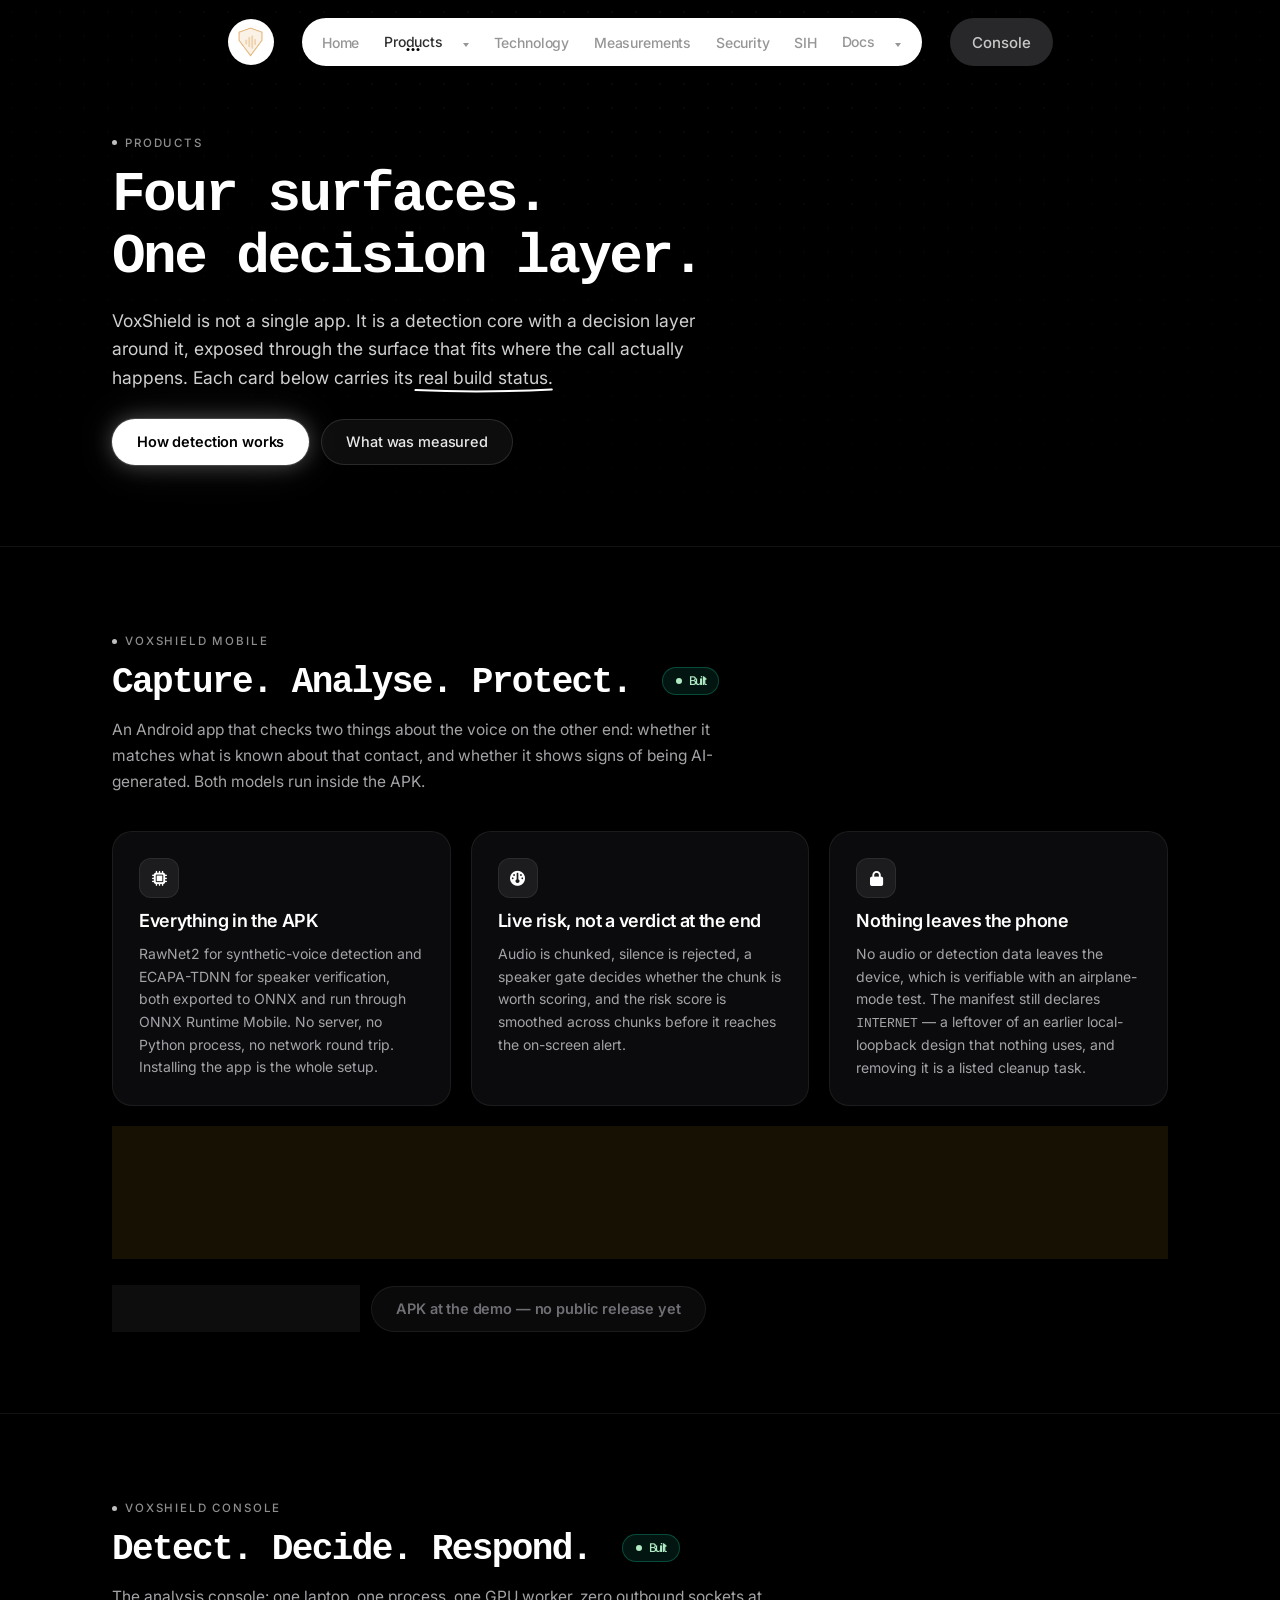
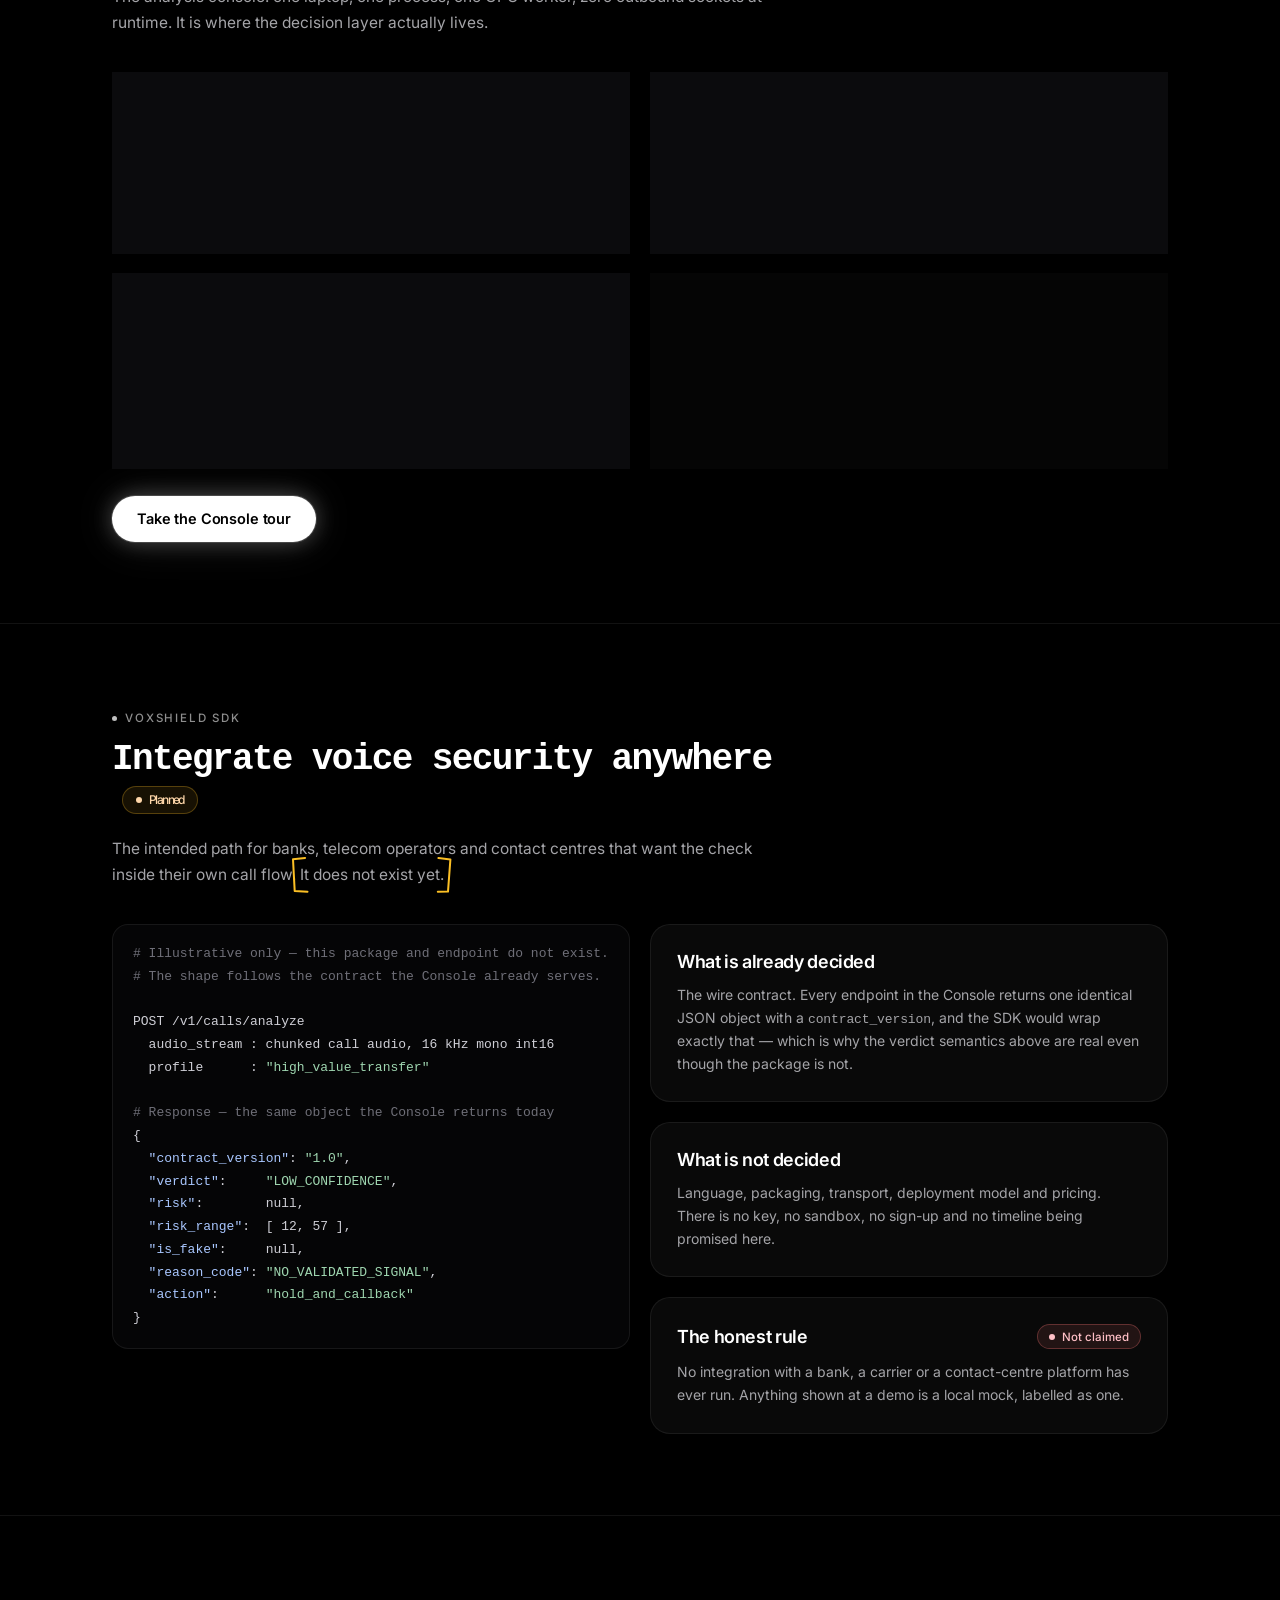
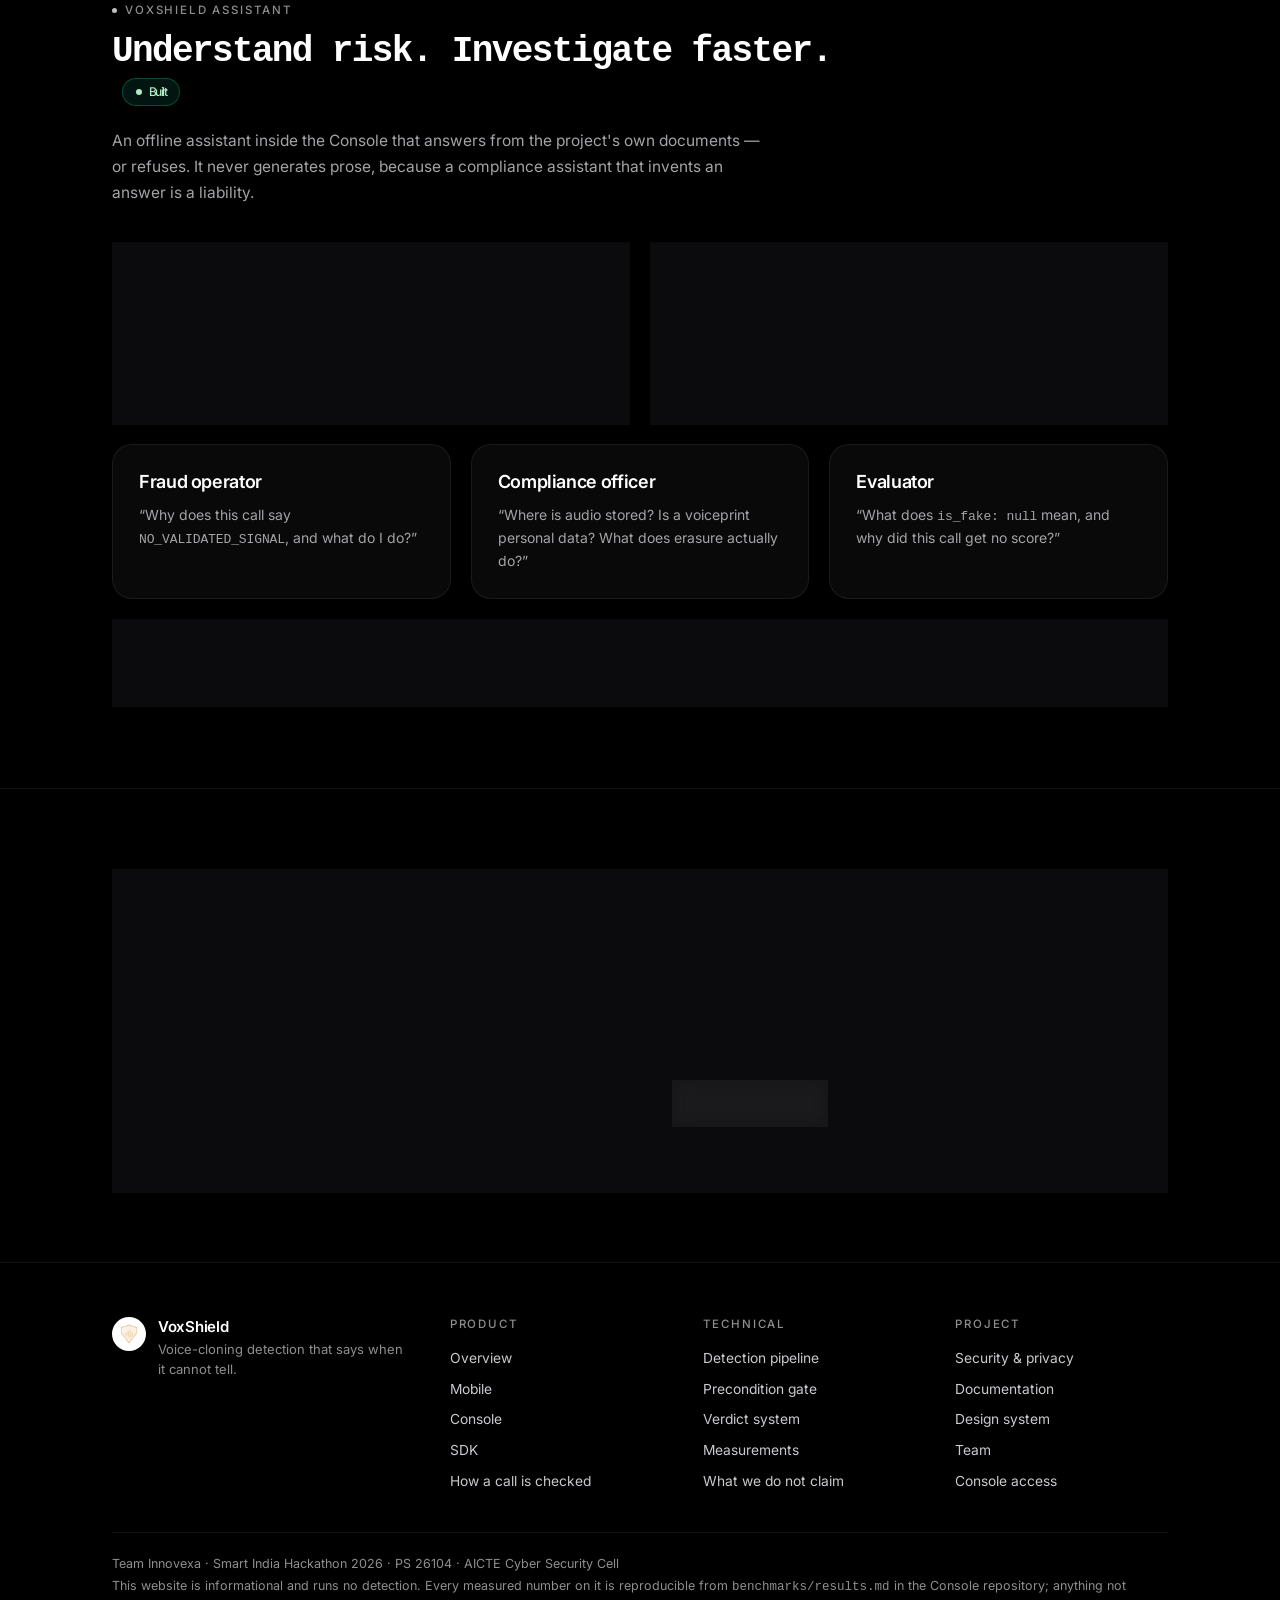
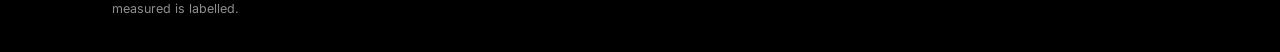
==== products.html @ 9668623f "feat: add the Voxshield website and custom domain" ====
<!DOCTYPE html>
<html lang="en">
<head>
  <meta charset="UTF-8" />
  <meta name="viewport" content="width=device-width, initial-scale=1.0, viewport-fit=cover" />
  <title>Products — VoxShield</title>
  <meta name="description" content="VoxShield Mobile, Console, SDK and Assistant — what each one is, what is built today, and what is still specification." />
  <meta name="theme-color" content="#000000" />
  <meta name="color-scheme" content="dark" />

  <link rel="icon" type="image/webp" href="assets/logo.webp" />

  <link rel="preconnect" href="https://fonts.googleapis.com" />
  <link rel="preconnect" href="https://fonts.gstatic.com" crossorigin />
  <link href="https://fonts.googleapis.com/css2?family=Inter:wght@400;500;600&display=swap" rel="stylesheet" />
  <link href="https://db.onlinewebfonts.com/c/8cb707a9b8a73f8a7403336b861c3074?family=BubbledotICG-FinePos" rel="stylesheet" />
  <link rel="stylesheet" href="https://cdnjs.cloudflare.com/ajax/libs/font-awesome/6.5.2/css/all.min.css" integrity="sha512-SnH5WK+bZxgPHs44uWIX+LLJAJ9/2PkPKZ5QiAj6Ta86w+fsb2TkcmfRyVX3pBnMFcV7oQPJkl9QevSCWr3W6A==" crossorigin="anonymous" referrerpolicy="no-referrer" />

  <link rel="stylesheet" href="styles.css" />
  <link rel="stylesheet" href="pages.css" />
  <script src="main.js" defer></script>
  <script src="ascii.js" defer></script>
</head>
<body>
  <a class="skip-link" href="#main">Skip to content</a>

  <!-- Shared background: one looping video behind every page -->
  <div class="bg" aria-hidden="true">
    <video class="bg-video" autoplay muted loop playsinline poster="data:image/svg+xml;utf8,<svg xmlns='http://www.w3.org/2000/svg' width='1' height='1'></svg>">
      <source src="https://d8j0ntlcm91z4.cloudfront.net/user_38xzZboKViGWJOttwIXH07lWA1P/hf_20260809_012548_ef22562c-c0ae-4816-ad9d-f8922af4e6a7.mp4" type="video/mp4" />
    </video>
  </div>
  <div class="page-bg" aria-hidden="true"></div>

  <div class="page-header">
    <header class="header">
      <a href="index.html" class="logo-btn" aria-label="VoxShield, home">
        <img src="assets/logo.webp" alt="" width="52" height="52" class="logo-img" />
      </a>

      <nav class="nav-pill" aria-label="Primary navigation">
        <ul class="nav-links">
          <li><a href="index.html" class="nav-link">Home</a></li>
          <li class="has-menu"><a href="products.html" class="nav-link active" aria-current="page">Products</a><button class="nav-trigger" type="button" aria-expanded="false" aria-label="Open Products menu"><span class="caret" aria-hidden="true"></span></button><div class="nav-menu" data-open="false"><a href="products.html#mobile">VoxShield Mobile<span>On-device Android detection</span></a><a href="products.html#console">VoxShield Console<span>Detect, decide, respond</span></a><a href="products.html#sdk">VoxShield SDK<span>Planned integration layer</span></a><a href="products.html#assistant">VoxShield Assistant<span>Grounded answers, or none</span></a></div></li>
          <li><a href="technology.html" class="nav-link">Technology</a></li>
          <li><a href="benchmarks.html" class="nav-link">Measurements</a></li>
          <li><a href="security.html" class="nav-link">Security</a></li>
          <li><a href="sih.html" class="nav-link">SIH</a></li>
          <li class="has-menu"><a href="docs.html" class="nav-link">Docs</a><button class="nav-trigger" type="button" aria-expanded="false" aria-label="Open Docs menu"><span class="caret" aria-hidden="true"></span></button><div class="nav-menu" data-open="false"><a href="docs.html#technical">Architecture & pipeline<span>Gate, fusion, verdicts</span></a><a href="docs.html#security">Security & privacy<span>Audit chain, retention</span></a><a href="docs.html#evaluation">Evaluation<span>Measurements and limits</span></a><a href="docs.html#integration">Integration<span>API contract and wire format</span></a><a href="docs.html#project">Project documents<span>PRD, TRD, SIH material</span></a></div></li>
        </ul>
      </nav>

      <a href="console.html" class="signin-btn">Console</a>

      <button class="burger-btn" id="burger-btn" type="button" aria-expanded="false" aria-controls="mobile-menu" aria-label="Toggle navigation menu">
        <span class="bar"></span>
        <span class="bar"></span>
        <span class="bar"></span>
      </button>
    </header>
  </div>

  <main id="main">
    <section class="section section--tight">
      <div class="shell">
        <div class="section-head" data-reveal>
          <p class="eyebrow">Products</p>
          <h1 class="page-title">Four surfaces.<br />One decision layer.</h1>
          <p class="lead">
            VoxShield is not a single app. It is a detection core with a decision layer around it, exposed
            through the surface that fits where the call actually happens. Each card below carries its
            <span class="annot" data-annot="underline" data-annot-delay="0.5">real build status</span>.
          </p>
          <div class="actions">
            <a class="btn btn--primary" href="technology.html">How detection works</a>
            <a class="btn btn--ghost" href="benchmarks.html">What was measured</a>
          </div>
        </div>
      </div>
    </section>

    <section class="section" id="mobile" aria-labelledby="mobile-title">
      <div class="shell">
        <div class="section-head" data-reveal>
          <p class="eyebrow">VoxShield Mobile</p>
          <h2 class="section-title" id="mobile-title">Capture. Analyse. Protect. <span class="badge badge--built badge--lg">Built</span></h2>
          <p class="sub">
            An Android app that checks two things about the voice on the other end: whether it matches what
            is known about that contact, and whether it shows signs of being AI-generated. Both models run
            inside the APK.
          </p>
        </div>

        <div class="grid grid--3">
          <article class="card" data-reveal>
            <span class="card__icon"><i class="fa-solid fa-microchip" aria-hidden="true"></i></span>
            <h3 class="card__title">Everything in the APK</h3>
            <p class="card__desc">
              RawNet2 for synthetic-voice detection and ECAPA-TDNN for speaker verification, both exported
              to ONNX and run through ONNX Runtime Mobile. No server, no Python process, no network round
              trip. Installing the app is the whole setup.
            </p>
          </article>
          <article class="card" data-reveal style="--d: 0.06s;">
            <span class="card__icon"><i class="fa-solid fa-gauge" aria-hidden="true"></i></span>
            <h3 class="card__title">Live risk, not a verdict at the end</h3>
            <p class="card__desc">
              Audio is chunked, silence is rejected, a speaker gate decides whether the chunk is worth
              scoring, and the risk score is smoothed across chunks before it reaches the on-screen alert.
            </p>
          </article>
          <article class="card" data-reveal style="--d: 0.12s;">
            <span class="card__icon"><i class="fa-solid fa-lock" aria-hidden="true"></i></span>
            <h3 class="card__title">Nothing leaves the phone</h3>
            <p class="card__desc">
              No audio or detection data leaves the device, which is verifiable with an airplane-mode test.
              The manifest still declares <span class="mono">INTERNET</span> &mdash; a leftover of an earlier
              local-loopback design that nothing uses, and removing it is a listed cleanup task.
            </p>
          </article>
        </div>

        <div class="notice notice--warn" data-reveal style="margin-top: 20px;">
          <span class="notice__icon" aria-hidden="true">!</span>
          <p>
            <strong>Live-call capture is device dependent, and we say so.</strong> The detection architecture
            runs end to end, but capturing far-end audio <em>during</em> a live call is an Android
            audio-policy question, not an app feature. On the one device tested so far (Samsung SM-A166P,
            Android 16, measured 2026-09-07) the OS silences the app's microphone for the duration of a call.
            Until a second, non-Samsung device is tested, <strong>post-call recording analysis and test-file
            mode are the supported paths</strong>.
          </p>
        </div>

        <div class="actions" data-reveal>
          <a class="btn btn--ghost" href="workflow.html">Stage-by-stage walkthrough</a>
          <span class="btn btn--disabled" aria-disabled="true" role="link">APK at the demo &mdash; no public release yet</span>
        </div>
      </div>
    </section>

    <section class="section" id="console" aria-labelledby="console-title">
      <div class="shell">
        <div class="section-head" data-reveal>
          <p class="eyebrow">VoxShield Console</p>
          <h2 class="section-title" id="console-title">Detect. Decide. Respond. <span class="badge badge--built badge--lg">Built</span></h2>
          <p class="sub">
            The analysis console: one laptop, one process, one GPU worker, zero outbound sockets at runtime.
            It is where the decision layer actually lives.
          </p>
        </div>

        <div class="grid grid--2">
          <article class="card" data-reveal>
            <div class="card__head"><h3 class="card__title">What it does today</h3><span class="badge badge--implemented">Implemented</span></div>
            <p class="card__desc">
              17 endpoints &mdash; 14 REST and 3 WebSocket &mdash; returning one identical JSON object.
              A call traces itself from the media stream, a reconnect continues the same call rather than
              forking it, and every decision lands in a hash-chained audit log you can verify from the
              Settings view.
            </p>
          </article>
          <article class="card" data-reveal style="--d: 0.06s;">
            <div class="card__head"><h3 class="card__title">Views</h3><span class="badge badge--implemented">Implemented</span></div>
            <p class="card__desc">
              Dashboard, alerts, analytics, reports, settings, system and the Assistant. Call cards render
              all five verdict states, signal bars are ordered by fusion weight, and the profile selector
              changes the prescribed action end to end.
            </p>
          </article>
          <article class="card" data-reveal style="--d: 0.12s;">
            <div class="card__head"><h3 class="card__title">Built the same way as this site</h3><span class="badge badge--implemented">No framework</span></div>
            <p class="card__desc">
              Plain HTML, CSS and vanilla JavaScript &mdash; ten JS files, no build step, no CDN, and after
              the webfont was removed, nothing loaded over the network at all.
            </p>
          </article>
          <article class="card card--muted" data-reveal style="--d: 0.18s;">
            <div class="card__head"><h3 class="card__title">Enterprise layer</h3><span class="badge badge--wip">Partly built</span></div>
            <p class="card__desc">
              Sign-in, roles, sessions and tenant scoping are built. Admin management, mobile ingest,
              incidents, step-up verification and the mitigation engine are specified and not yet built.
            </p>
            <a class="card__link" href="console.html#enterprise">Status table <i class="fa-solid fa-arrow-right" aria-hidden="true"></i></a>
          </article>
        </div>

        <div class="actions" data-reveal>
          <a class="btn btn--primary" href="console.html">Take the Console tour</a>
        </div>
      </div>
    </section>

    <section class="section" id="sdk" aria-labelledby="sdk-title">
      <div class="shell">
        <div class="section-head" data-reveal>
          <p class="eyebrow">VoxShield SDK</p>
          <h2 class="section-title" id="sdk-title">Integrate voice security anywhere <span class="badge badge--planned badge--lg">Planned</span></h2>
          <p class="sub">
            The intended path for banks, telecom operators and contact centres that want the check inside
            their own call flow. <span class="annot annot--warn" data-annot="bracket">It does not exist yet.</span>
          </p>
        </div>

        <div class="grid grid--2">
          <div data-reveal>
            <pre class="code"><code><span class="c"># Illustrative only — this package and endpoint do not exist.</span>
<span class="c"># The shape follows the contract the Console already serves.</span>

POST /v1/calls/analyze
  audio_stream : chunked call audio, 16 kHz mono int16
  profile      : <span class="s">"high_value_transfer"</span>

<span class="c"># Response — the same object the Console returns today</span>
{
  <span class="k">"contract_version"</span>: <span class="s">"1.0"</span>,
  <span class="k">"verdict"</span>:     <span class="s">"LOW_CONFIDENCE"</span>,
  <span class="k">"risk"</span>:        null,
  <span class="k">"risk_range"</span>:  [ 12, 57 ],
  <span class="k">"is_fake"</span>:     null,
  <span class="k">"reason_code"</span>: <span class="s">"NO_VALIDATED_SIGNAL"</span>,
  <span class="k">"action"</span>:      <span class="s">"hold_and_callback"</span>
}</code></pre>
          </div>
          <div class="grid" data-reveal style="--d: 0.06s;">
            <article class="card card--flat">
              <h3 class="card__title">What is already decided</h3>
              <p class="card__desc">
                The wire contract. Every endpoint in the Console returns one identical JSON object with a
                <span class="mono">contract_version</span>, and the SDK would wrap exactly that &mdash; which is
                why the verdict semantics above are real even though the package is not.
              </p>
            </article>
            <article class="card card--flat">
              <h3 class="card__title">What is not decided</h3>
              <p class="card__desc">
                Language, packaging, transport, deployment model and pricing. There is no key, no sandbox,
                no sign-up and no timeline being promised here.
              </p>
            </article>
            <article class="card card--flat">
              <div class="card__head"><h3 class="card__title">The honest rule</h3><span class="badge badge--limit">Not claimed</span></div>
              <p class="card__desc">
                No integration with a bank, a carrier or a contact-centre platform has ever run. Anything
                shown at a demo is a local mock, labelled as one.
              </p>
            </article>
          </div>
        </div>
      </div>
    </section>

    <section class="section" id="assistant" aria-labelledby="assist-title">
      <div class="shell">
        <div class="section-head" data-reveal>
          <p class="eyebrow">VoxShield Assistant</p>
          <h2 class="section-title" id="assist-title">Understand risk. Investigate faster. <span class="badge badge--built badge--lg">Built</span></h2>
          <p class="sub">
            An offline assistant inside the Console that answers from the project's own documents &mdash;
            or refuses. It never generates prose, because a compliance assistant that invents an answer is a
            liability.
          </p>
        </div>

        <div class="grid grid--2">
          <article class="card" data-reveal>
            <div class="card__head"><h3 class="card__title">Retrieval, not generation</h3><span class="badge badge--implemented">28 tests</span></div>
            <p class="card__desc">
              Pure-Python BM25 over heading-chunked documentation, built at startup, with no new dependency
              and no model download. It returns a <strong>verbatim passage with a citation</strong> &mdash;
              file, heading and line numbers &mdash; so the answer is checkable.
            </p>
          </article>
          <article class="card" data-reveal style="--d: 0.06s;">
            <div class="card__head"><h3 class="card__title">Its own LOW_CONFIDENCE</h3><span class="badge badge--implemented">Implemented</span></div>
            <p class="card__desc">
              Below the confidence floor it returns <span class="mono">NO_GROUNDED_ANSWER</span> with the
              nearest topics instead of a plausible paragraph. The help system refuses to guess, exactly
              like the detector &mdash; the same principle applied twice.
            </p>
          </article>
        </div>

        <div class="grid grid--3" style="margin-top: 20px;">
          <article class="card card--flat" data-reveal>
            <h3 class="card__title">Fraud operator</h3>
            <p class="card__desc">&ldquo;Why does this call say <span class="mono">NO_VALIDATED_SIGNAL</span>, and what do I do?&rdquo;</p>
          </article>
          <article class="card card--flat" data-reveal style="--d: 0.06s;">
            <h3 class="card__title">Compliance officer</h3>
            <p class="card__desc">&ldquo;Where is audio stored? Is a voiceprint personal data? What does erasure actually do?&rdquo;</p>
          </article>
          <article class="card card--flat" data-reveal style="--d: 0.12s;">
            <h3 class="card__title">Evaluator</h3>
            <p class="card__desc">&ldquo;What does <span class="mono">is_fake: null</span> mean, and why did this call get no score?&rdquo;</p>
          </article>
        </div>

        <div class="notice" data-reveal style="margin-top: 20px;">
          <span class="notice__icon" aria-hidden="true">!</span>
          <p>
            <strong>Conversation history is not built yet.</strong> Persistent chats and grounding over live
            Console data (calls, risk events, incidents) are specified as the next step, and the rule for it
            is already written: read only rows the caller's role may see, never across tenants, and never
            invent a security event.
          </p>
        </div>
      </div>
    </section>

    <section class="section" aria-labelledby="cta-title">
      <div class="shell">
        <div class="cta-band" data-reveal>
          <p class="eyebrow">Ecosystem</p>
          <h2 class="section-title" id="cta-title">One thesis, four surfaces</h2>
          <p class="sub">Detection that reports what it knows, and says so when it does not.</p>
          <div class="actions">
            <a class="btn btn--primary" href="console.html">Open the Console tour</a>
            <a class="btn btn--ghost" href="docs.html">Documentation</a>
          </div>
        </div>
      </div>
    </section>
  </main>

  <footer class="site-foot">
    <div class="shell">
      <div class="foot-grid">
        <div class="foot-brand">
          <img src="assets/logo.webp" alt="" width="34" height="34" />
          <div>
            <p class="foot-name">VoxShield</p>
            <p class="foot-tag">Voice-cloning detection that says when it cannot tell.</p>
          </div>
        </div>
        <div class="foot-col"><h3>Product</h3><a href="products.html">Overview</a><a href="products.html#mobile">Mobile</a><a href="console.html">Console</a><a href="products.html#sdk">SDK</a><a href="workflow.html">How a call is checked</a></div>
        <div class="foot-col"><h3>Technical</h3><a href="technology.html">Detection pipeline</a><a href="technology.html#gate">Precondition gate</a><a href="technology.html#verdicts">Verdict system</a><a href="benchmarks.html">Measurements</a><a href="benchmarks.html#limitations">What we do not claim</a></div>
        <div class="foot-col"><h3>Project</h3><a href="security.html">Security & privacy</a><a href="docs.html">Documentation</a><a href="components.html">Design system</a><a href="contact.html">Team</a><a href="console.html#access">Console access</a></div>
      </div>
      <p class="foot-legal">
        Team Innovexa &middot; Smart India Hackathon 2026 &middot; PS 26104 &middot; AICTE Cyber Security Cell<br />
        This website is informational and runs no detection. Every measured number on it is reproducible from
        <code>benchmarks/results.md</code> in the Console repository; anything not measured is labelled.
      </p>
    </div>
  </footer>

  <div class="mobile-overlay" id="mobile-overlay" aria-hidden="true"></div>
  <div class="mobile-sheet" id="mobile-menu" aria-hidden="true" hidden>
    <nav class="mobile-nav" aria-label="Mobile navigation">
        <a href="index.html" class="mobile-link" style="--i: 1;">Home</a>
        <a href="products.html" class="mobile-link active" style="--i: 2;">Products</a>
        <div class="mobile-group"><h3>Products</h3><a href="products.html#mobile" class="mobile-link" style="--i: 3;">VoxShield Mobile</a><a href="products.html#console" class="mobile-link" style="--i: 4;">VoxShield Console</a><a href="products.html#sdk" class="mobile-link" style="--i: 5;">VoxShield SDK</a><a href="products.html#assistant" class="mobile-link" style="--i: 6;">VoxShield Assistant</a></div>
        <a href="technology.html" class="mobile-link" style="--i: 7;">Technology</a>
        <a href="benchmarks.html" class="mobile-link" style="--i: 8;">Measurements</a>
        <a href="security.html" class="mobile-link" style="--i: 9;">Security</a>
        <a href="sih.html" class="mobile-link" style="--i: 10;">SIH</a>
        <a href="docs.html" class="mobile-link" style="--i: 11;">Docs</a>
        <div class="mobile-group"><h3>Docs</h3><a href="docs.html#technical" class="mobile-link" style="--i: 12;">Architecture & pipeline</a><a href="docs.html#security" class="mobile-link" style="--i: 13;">Security & privacy</a><a href="docs.html#evaluation" class="mobile-link" style="--i: 14;">Evaluation</a><a href="docs.html#integration" class="mobile-link" style="--i: 15;">Integration</a><a href="docs.html#project" class="mobile-link" style="--i: 16;">Project documents</a></div>
        <a href="console.html" class="mobile-signin" style="--i: 17;">Open Console</a>
    </nav>
  </div>
</body>
</html>
---- styles.css ----
/* Geist Pixel Circle local fallback font-face */
@font-face {
  font-family: 'Geist Pixel Circle';
  src: url('fonts/GeistPixel-Circle.woff2') format('woff2');
  font-weight: 400;
  font-style: normal;
  font-display: swap;
}

/* CSS Variables */
:root {
  --bg: #000000;
  --text: #ffffff;
  --muted: #8e8e8e;
  --nav-text: #2e2e2e;
  --pill-dark: #28282a;
  --sign-in-text: #c8c8c8;
  --nav-shadow: 0 4px 14px rgba(0, 0, 0, 0.16);
  --trust-bg: #28282a;
  --trust-border: rgba(255, 255, 255, 0.4);
  --trust-text: #c4c2c3;
  --font-sans: "Inter", "Segoe UI", system-ui, sans-serif;
  --font-display: "BubbledotICG-FinePos", "Geist Pixel Circle", monospace;
}

/* Reset & Base */
* {
  box-sizing: border-box;
  margin: 0;
  padding: 0;
}

html, body {
  width: 100%;
  height: 100vh;
  height: 100dvh;
  background-color: var(--bg);
  color: var(--text);
  font-family: var(--font-sans);
  overflow: hidden;
  -webkit-font-smoothing: antialiased;
  -moz-osx-font-smoothing: grayscale;
}

a {
  color: inherit;
  text-decoration: none;
}

/* Background Video */
.bg {
  position: fixed;
  inset: 0;
  background: var(--bg);
  overflow: hidden;
  z-index: 0;
}

/* Readability scrim: keeps hero copy legible over the brightest video frames */
.bg::after {
  content: '';
  position: absolute;
  inset: 0;
  z-index: 1;
  pointer-events: none;
  background: radial-gradient(
    78% 58% at 50% 50%,
    rgba(0, 0, 0, 0.45),
    rgba(0, 0, 0, 0.18) 68%,
    rgba(0, 0, 0, 0) 100%
  );
}

.bg-video {
  position: absolute;
  inset: 0;
  width: 100%;
  height: 100%;
  object-fit: cover;
  pointer-events: none;
  z-index: 0;
}

/* Page Composition (One Viewport, 3 Regions) */
.page {
  position: relative;
  z-index: 1;
  display: flex;
  flex-direction: column;
  justify-content: space-between;
  align-items: center;
  width: 100%;
  height: 100vh;
  height: 100dvh;
  padding: clamp(16px, 2.4vh, 28px) clamp(14px, 3vw, 32px);
  overflow: hidden;
}

/* 1) Header */
.header {
  display: flex;
  align-items: center;
  justify-content: center;
  width: 100%;
  max-width: 720px;
  gap: clamp(18px, 2.8vw, 28px);
  flex-shrink: 0;
  z-index: 2;
  animation: slideDown 0.7s cubic-bezier(0.22, 1, 0.36, 1) both;
}

/* Logo Button */
.logo-btn {
  display: grid;
  place-items: center;
  width: clamp(40px, 4.4vw, 46px);
  height: clamp(40px, 4.4vw, 46px);
  background-color: #ffffff;
  border-radius: 50%;
  box-shadow: var(--nav-shadow);
  transition: transform 0.2s cubic-bezier(0.2, 0.8, 0.2, 1);
  flex-shrink: 0;
}

.logo-btn:hover {
  transform: scale(1.04);
}

.logo-img {
  width: 72%;
  height: 72%;
  object-fit: contain;
}

/* Desktop Nav Pill */
.nav-pill {
  display: flex;
  align-items: center;
  flex: 1;
  max-width: 430px;
  height: clamp(44px, 5.2vw, 48px);
  background-color: #ffffff;
  border-radius: 999px;
  padding: 4px 8px;
  box-shadow: var(--nav-shadow);
}

.nav-links {
  display: flex;
  align-items: center;
  justify-content: space-around;
  width: 100%;
  list-style: none;
}

.nav-link {
  font-family: var(--font-sans);
  font-weight: 500;
  font-size: clamp(13px, 1.4vw, 15px);
  letter-spacing: -0.01em;
  color: var(--nav-text);
  opacity: 0.5;
  padding: 6px 12px;
  transition: opacity 0.2s ease;
  position: relative;
}

.nav-link:hover {
  opacity: 0.75;
}

.nav-link.active {
  opacity: 1;
}

.nav-link.active::after {
  content: '';
  position: absolute;
  bottom: 5px;
  left: 50%;
  transform: translateX(-50%);
  width: 3px;
  height: 3px;
  background-color: #000000;
  border-radius: 50%;
  box-shadow: -5px 0 0 #000000, 5px 0 0 #000000;
}

/* Desktop Sign in Button */
.signin-btn {
  display: flex;
  align-items: center;
  justify-content: center;
  height: clamp(44px, 5.2vw, 48px);
  padding: 0 clamp(16px, 2vw, 22px);
  background-color: var(--pill-dark);
  color: var(--sign-in-text);
  font-family: var(--font-sans);
  font-weight: 500;
  font-size: clamp(13px, 1.4vw, 15px);
  border-radius: 999px;
  box-shadow: var(--nav-shadow);
  transition: background-color 0.2s ease, color 0.2s ease, transform 0.2s ease;
  flex-shrink: 0;
}

.signin-btn:hover {
  background-color: #323234;
  color: #ffffff;
  transform: translateY(-1px);
}

/* Mobile Burger Button (hidden by default on desktop) */
.burger-btn {
  display: none;
  align-items: center;
  justify-content: center;
  flex-direction: column;
  gap: 5px;
  width: 48px;
  height: 48px;
  background-color: var(--pill-dark);
  border: none;
  border-radius: 50%;
  cursor: pointer;
  box-shadow: var(--nav-shadow);
  transition: background-color 0.25s ease, transform 0.2s ease;
  flex-shrink: 0;
}

.burger-btn .bar {
  display: block;
  width: 18px;
  height: 1.5px;
  background-color: #ffffff;
  border-radius: 1px;
  transition: transform 0.25s ease, opacity 0.25s ease, background-color 0.25s ease;
}

/* Burger Open State */
body.menu-open .burger-btn {
  background-color: #ffffff;
}

body.menu-open .burger-btn .bar {
  background-color: #000000;
}

body.menu-open .burger-btn .bar:nth-child(1) {
  transform: translateY(6.5px) rotate(45deg);
}

body.menu-open .burger-btn .bar:nth-child(2) {
  opacity: 0;
}

body.menu-open .burger-btn .bar:nth-child(3) {
  transform: translateY(-6.5px) rotate(-45deg);
}


/* 2) Hero Section */
.hero {
  display: flex;
  flex-direction: column;
  align-items: center;
  text-align: center;
  width: 100%;
  max-width: 900px;
  margin: auto 0;
  z-index: 2;
}

/* Trust Row */
.trust-row {
  --trust-size: clamp(36px, 4.5vw, 42px);
  display: inline-flex;
  align-items: center;
  margin-bottom: clamp(16px, 2.5vh, 26px);
}

.avatar-group {
  display: inline-flex;
  align-items: center;
  position: relative;
}

.avatar {
  width: var(--trust-size);
  height: var(--trust-size);
  background-color: var(--trust-bg);
  border: 1px solid var(--trust-border);
  border-radius: 50%;
  padding: 5px;
  display: flex;
  align-items: center;
  justify-content: center;
  transition: transform 0.35s cubic-bezier(0.2, 0.8, 0.2, 1);
}

.avatar-inner {
  width: 100%;
  height: 100%;
  background-color: #ffffff;
  border-radius: 50%;
  display: flex;
  align-items: center;
  justify-content: center;
}

.avatar-inner i {
  color: #111111;
  font-size: calc(var(--trust-size) * 0.34);
}

.avatar-1 { z-index: 1; }
.avatar-2 { z-index: 2; margin-left: calc(var(--trust-size) * -0.42); }
.avatar-3 { z-index: 4; margin-left: calc(var(--trust-size) * -0.42); }

.avatar-1:hover { transform: translateY(-2px); }
.avatar-2:hover { transform: translateY(-4px); }
.avatar-3:hover { transform: translateY(-2px); }

.trust-pill {
  height: var(--trust-size);
  background-color: var(--trust-bg);
  border: 1px solid var(--trust-border);
  border-radius: 999px;
  margin-left: calc(var(--trust-size) * -0.42);
  padding-left: calc(var(--trust-size) * 0.58);
  padding-right: clamp(14px, 2vw, 18px);
  display: flex;
  align-items: center;
  z-index: 3;
}

.trust-pill span {
  font-family: var(--font-sans);
  font-weight: 500;
  font-size: clamp(12px, 1.4vw, 13.5px);
  color: var(--trust-text);
  white-space: nowrap;
}

/* Headline */
.headline {
  font-family: var(--font-display);
  color: #ffffff;
  font-size: clamp(28px, 6.2vw, 80px);
  letter-spacing: -0.04em;
  line-height: 1.12;
  margin-bottom: clamp(12px, 1.8vh, 20px);
  text-align: center;
}

.headline-line {
  display: block;
  white-space: nowrap;
  overflow: hidden;
  opacity: 0;
  transform: translateY(14px);
  animation: headlineFade 0.85s cubic-bezier(0.22, 1, 0.36, 1) forwards;
}

.line-1 { animation-delay: 0.12s; }
.line-2 { animation-delay: 0.3s; }

/* Subhead */
.subhead {
  max-width: min(500px, 92%);
  font-family: var(--font-sans);
  font-size: clamp(calc(13.5px + 2pt), calc(1.55vw + 2pt), calc(16.5px + 2pt));
  font-weight: 400;
  color: #d0d0d0;
  opacity: 0.8;
  line-height: 1.55;
  margin-bottom: clamp(18px, 2.8vh, 32px);
}

/* CTA Wrap & Button */
.cta-wrap {
  display: flex;
  justify-content: center;
}

.cta-btn {
  display: inline-flex;
  align-items: center;
  justify-content: center;
  background-color: #ffffff;
  color: #000000;
  font-family: var(--font-sans);
  font-weight: 600;
  font-size: clamp(13.5px, 1.5vw, 14.5px);
  padding: clamp(11px, 1.6vh, 13px) clamp(22px, 3vw, 28px);
  border-radius: 999px;
  box-shadow: 0 0 0 1px rgba(255, 255, 255, 0.15), 0 0 22px rgba(255, 255, 255, 0.32), 0 0 44px rgba(255, 255, 255, 0.12);
  transition: transform 0.25s cubic-bezier(0.2, 0.8, 0.2, 1), box-shadow 0.25s cubic-bezier(0.2, 0.8, 0.2, 1);
}

.cta-btn:hover {
  transform: translateY(-2px) scale(1.02);
  box-shadow: 0 0 0 1px rgba(255, 255, 255, 0.25), 0 0 28px rgba(255, 255, 255, 0.45), 0 0 56px rgba(255, 255, 255, 0.2);
}


/* 3) Stats Footer */
.stats-footer {
  width: 100%;
  max-width: 920px;
  flex-shrink: 0;
  z-index: 2;
  margin-top: auto;
}

.stats-grid {
  display: grid;
  grid-template-columns: repeat(4, 1fr);
  gap: clamp(12px, 2vw, 24px);
  align-items: center;
}

.stat-item {
  display: flex;
  flex-direction: column;
  align-items: center;
  text-align: center;
}

.stat-icon {
  font-family: var(--font-display);
  color: #ffffff;
  font-size: clamp(22px, 3vw, 33px);
  line-height: 1;
  margin-bottom: 2px;
}

.stat-value {
  font-family: var(--font-sans);
  font-weight: 600;
  color: #ffffff;
  font-size: clamp(18px, 2.2vw, 26px);
  letter-spacing: -0.025em;
  font-feature-settings: "tnum";
  font-variant-numeric: tabular-nums;
  line-height: 1.2;
}

.stat-label {
  font-family: var(--font-sans);
  font-weight: 400;
  color: var(--muted);
  font-size: clamp(11px, 1.2vw, 12.5px);
  margin-top: 2px;
}


/* Entrance Animations */
.anim {
  opacity: 0;
  transform: translateY(22px) scale(0.98);
  filter: blur(6px);
  animation: reveal 0.85s cubic-bezier(0.22, 1, 0.36, 1) forwards;
  animation-delay: var(--d, 0s);
}

.pulse-anim {
  animation: revealPulse 0.85s cubic-bezier(0.22, 1, 0.36, 1) forwards;
  animation-delay: var(--d, 0.4s);
}

@keyframes slideDown {
  from {
    opacity: 0;
    transform: translateY(-18px);
  }
  to {
    opacity: 1;
    transform: translateY(0);
  }
}

@keyframes headlineFade {
  from {
    opacity: 0;
    transform: translateY(14px);
  }
  to {
    opacity: 1;
    transform: translateY(0);
  }
}

@keyframes reveal {
  to {
    opacity: 1;
    transform: translateY(0) scale(1);
    filter: blur(0);
  }
}

@keyframes revealPulse {
  0% {
    opacity: 0;
    transform: translateY(22px) scale(0.95);
    filter: blur(6px);
  }
  70% {
    transform: translateY(-2px) scale(1.02);
  }
  100% {
    opacity: 1;
    transform: translateY(0) scale(1);
    filter: blur(0);
  }
}


/* Mobile Overlay & Menu Sheet */
.mobile-overlay {
  position: fixed;
  inset: 0;
  background-color: rgba(0, 0, 0, 0.62);
  backdrop-filter: blur(6px);
  -webkit-backdrop-filter: blur(6px);
  z-index: 10;
  opacity: 0;
  pointer-events: none;
  transition: opacity 0.28s ease;
}

.mobile-overlay.active {
  opacity: 1;
  pointer-events: auto;
  animation: overlayIn 0.28s ease forwards;
}

.mobile-sheet {
  position: fixed;
  top: clamp(68px, 10vh, 84px);
  left: 50%;
  transform: translateX(-50%);
  width: calc(100% - 32px);
  max-width: 400px;
  background-color: #ffffff;
  border-radius: 28px;
  padding: 22px 18px 20px;
  box-shadow: 0 20px 60px rgba(0, 0, 0, 0.45);
  z-index: 11;
  display: flex;
  flex-direction: column;
}

.mobile-sheet[hidden] {
  display: none;
}

.mobile-sheet.active {
  animation: menuIn 0.38s cubic-bezier(0.22, 1, 0.36, 1) forwards;
}

.mobile-nav {
  display: flex;
  flex-direction: column;
  gap: 12px;
  align-items: center;
  width: 100%;
}

.mobile-link {
  font-family: var(--font-sans);
  font-weight: 500;
  font-size: 16px;
  color: var(--nav-text);
  padding: 8px 16px;
  width: 100%;
  text-align: center;
  position: relative;
  opacity: 0;
}

.mobile-sheet.active .mobile-link {
  animation: linkIn 0.3s cubic-bezier(0.22, 1, 0.36, 1) forwards;
  animation-delay: calc(var(--i, 1) * 0.05s + 0.1s);
}

.mobile-link.active::after {
  content: '';
  position: absolute;
  bottom: 2px;
  left: 50%;
  transform: translateX(-50%);
  width: 3px;
  height: 3px;
  background-color: #000000;
  border-radius: 50%;
  box-shadow: -5px 0 0 #000000, 5px 0 0 #000000;
}

.mobile-signin {
  display: flex;
  align-items: center;
  justify-content: center;
  width: 100%;
  padding: 12px;
  margin-top: 6px;
  background-color: var(--pill-dark);
  color: #ffffff;
  font-family: var(--font-sans);
  font-weight: 500;
  font-size: 15px;
  border-radius: 999px;
  opacity: 0;
}

.mobile-sheet.active .mobile-signin {
  animation: linkIn 0.3s cubic-bezier(0.22, 1, 0.36, 1) forwards;
  animation-delay: calc(var(--i, 5) * 0.05s + 0.1s);
}

@keyframes overlayIn {
  from { opacity: 0; }
  to { opacity: 1; }
}

@keyframes menuIn {
  from {
    opacity: 0;
    transform: translate(-50%, -12px) scale(0.96);
  }
  to {
    opacity: 1;
    transform: translate(-50%, 0) scale(1);
  }
}

@keyframes linkIn {
  from {
    opacity: 0;
    transform: translateY(8px);
  }
  to {
    opacity: 1;
    transform: translateY(0);
  }
}


/* Media Queries & Responsiveness */
@media (max-width: 720px) {
  .header {
    justify-content: space-between;
    max-width: 100%;
  }

  .nav-pill,
  .signin-btn {
    display: none;
  }

  .burger-btn {
    display: flex;
  }

  .logo-btn {
    width: 48px;
    height: 48px;
  }

  .headline {
    letter-spacing: -0.08em;
    line-height: 1.05;
  }

  .stats-grid {
    grid-template-columns: repeat(2, 1fr);
    row-gap: clamp(14px, 2vh, 20px);
  }
}

@media (max-width: 420px) {
  .trust-row {
    --trust-size: 34px;
  }

  .trust-pill span {
    font-size: 12px;
  }

  .headline {
    letter-spacing: -0.09em;
    line-height: 1.04;
  }
}

@media (max-height: 700px) {
  .trust-row {
    margin-bottom: 12px;
  }

  .headline {
    margin-bottom: 10px;
  }

  .subhead {
    margin-bottom: 16px;
  }
}

/* Prefers Reduced Motion */
@media (prefers-reduced-motion: reduce) {
  .header,
  .anim,
  .pulse-anim,
  .headline-line,
  .mobile-sheet.active,
  .mobile-sheet.active .mobile-link,
  .mobile-sheet.active .mobile-signin {
    animation: none !important;
    opacity: 1 !important;
    transform: none !important;
    filter: none !important;
    transition: none !important;
  }
}
---- pages.css ----
/* ==========================================================================
   VoxShield — site design system
   Extends styles.css (tokens, header, hero, stats, mobile menu).
   Semantic verdict colours are taken from the Console's own tokens.css so the
   marketing site and the product speak the same visual language.
   ========================================================================== */

:root {
  /* Surfaces & lines */
  --line: rgba(255, 255, 255, 0.12);
  --line-soft: rgba(255, 255, 255, 0.07);
  --card: rgba(16, 16, 18, 0.72);
  --card-hover: rgba(28, 28, 32, 0.82);
  --card-flat: rgba(255, 255, 255, 0.035);
  --body-text: #a4a4a8;

  /* Verdict families — Console tokens.css */
  --safe: #16c89e;
  --safe-bg: rgba(22, 200, 158, 0.1);
  --safe-border: rgba(22, 200, 158, 0.3);
  --safe-ink: #b1ebc5;

  --suspicious: #fbbf24;
  --suspicious-bg: rgba(251, 191, 36, 0.09);
  --suspicious-border: rgba(251, 191, 36, 0.28);
  --suspicious-ink: #fed7aa;

  --high: #f97373;
  --high-bg: rgba(249, 115, 115, 0.1);
  --high-border: rgba(249, 115, 115, 0.3);
  --high-ink: #febfc6;

  --lowconf: #b9b9c2;
  --lowconf-bg: rgba(255, 255, 255, 0.06);
  --lowconf-border: rgba(255, 255, 255, 0.34);
  --lowconf-ink: #e6e6ea;

  --indigo: #6c5cff;
  --indigo-bg: rgba(108, 92, 255, 0.12);
  --indigo-border: rgba(108, 92, 255, 0.34);
}

html,
body {
  height: auto;
  min-height: 100%;
  overflow: visible;
  overflow-x: hidden;
}

body {
  position: relative;
  background-color: var(--bg);
}

/* --- Shared background: the same video on every page --------------------- */
.page-bg {
  position: fixed;
  inset: 0;
  z-index: 0;
  pointer-events: none;
  background:
    linear-gradient(180deg, rgba(0, 0, 0, 0.34) 0%, rgba(0, 0, 0, 0.66) 55%, rgba(0, 0, 0, 0.82) 100%);
}

/* The landing scrim from styles.css is tuned for a single viewport; soften it
   now that the same video sits behind every scrolling page. */
.bg::after {
  background: radial-gradient(
    72% 52% at 50% 38%,
    rgba(0, 0, 0, 0.34),
    rgba(0, 0, 0, 0.12) 70%,
    rgba(0, 0, 0, 0) 100%
  );
}

.page-bg::after {
  content: '';
  position: absolute;
  inset: 0;
  background-image: radial-gradient(rgba(255, 255, 255, 0.07) 1px, transparent 1px);
  background-size: 24px 24px;
  -webkit-mask-image: radial-gradient(130% 90% at 50% 0%, #000 0%, transparent 78%);
  mask-image: radial-gradient(130% 90% at 50% 0%, #000 0%, transparent 78%);
  opacity: 0.5;
}

.skip-link {
  position: absolute;
  left: -9999px;
  top: 0;
  z-index: 60;
  background: #fff;
  color: #000;
  font-weight: 600;
  font-size: 14px;
  padding: 10px 16px;
  border-radius: 0 0 12px 0;
}

.skip-link:focus { left: 0; }

.shell {
  position: relative;
  z-index: 1;
  width: 100%;
  max-width: 1120px;
  margin: 0 auto;
  padding: 0 clamp(16px, 4vw, 32px);
}

.shell--wide { max-width: 1280px; }

/* --- Header -------------------------------------------------------------- */
.page-header {
  position: sticky;
  top: 0;
  z-index: 30;
  padding: clamp(12px, 2vh, 20px) clamp(14px, 3vw, 32px);
}

.page-header .header {
  margin: 0 auto;
  max-width: 1000px;
}

/* wider pill for the full ecosystem nav */
.nav-pill { max-width: 620px; }

.nav-link { padding: 6px 10px; font-size: clamp(12.5px, 1.25vw, 14px); }

/* Dropdowns */
.nav-links > li { position: relative; }

.nav-trigger {
  display: inline-flex;
  align-items: center;
  gap: 5px;
  background: none;
  border: 0;
  cursor: pointer;
  font-family: var(--font-sans);
  font-weight: 500;
  font-size: clamp(12.5px, 1.25vw, 14px);
  letter-spacing: -0.01em;
  color: var(--nav-text);
  opacity: 0.5;
  padding: 6px 10px;
  transition: opacity 0.2s ease;
}

.nav-trigger:hover,
.nav-trigger[aria-expanded="true"] { opacity: 1; }

.nav-trigger .caret {
  width: 0;
  height: 0;
  border-left: 3.5px solid transparent;
  border-right: 3.5px solid transparent;
  border-top: 4px solid currentColor;
  transition: transform 0.2s ease;
}

.nav-trigger[aria-expanded="true"] .caret { transform: rotate(180deg); }

.nav-menu {
  position: absolute;
  top: calc(100% + 14px);
  left: 50%;
  transform: translateX(-50%) translateY(-6px);
  min-width: 232px;
  padding: 8px;
  background: #fff;
  border-radius: 18px;
  box-shadow: 0 18px 50px rgba(0, 0, 0, 0.45);
  opacity: 0;
  visibility: hidden;
  transition: opacity 0.2s ease, transform 0.2s ease, visibility 0.2s;
}

.nav-menu[data-open="true"] {
  opacity: 1;
  visibility: visible;
  transform: translateX(-50%) translateY(0);
}

.nav-menu a {
  display: block;
  padding: 9px 12px;
  border-radius: 12px;
  color: #2e2e2e;
  font-size: 13.5px;
  font-weight: 500;
  transition: background-color 0.15s ease;
}

.nav-menu a span {
  display: block;
  margin-top: 2px;
  font-size: 11.5px;
  font-weight: 400;
  color: #7a7a7a;
}

.nav-menu a:hover { background: #f2f2f2; }

/* --- Sections ------------------------------------------------------------ */
.section {
  position: relative;
  z-index: 1;
  padding-block: clamp(56px, 9vh, 104px);
}

.section--tight { padding-block: clamp(34px, 5vh, 64px); }
.section + .section { border-top: 1px solid var(--line-soft); }

.section-head {
  max-width: 720px;
  margin-bottom: clamp(26px, 4vh, 48px);
}

.section-head--center {
  margin-inline: auto;
  text-align: center;
}

/* --- Typography ---------------------------------------------------------- */
.eyebrow {
  display: inline-flex;
  align-items: center;
  gap: 8px;
  font-size: 11.5px;
  font-weight: 500;
  letter-spacing: 0.16em;
  text-transform: uppercase;
  color: var(--muted);
  margin-bottom: 14px;
}

.eyebrow::before {
  content: '';
  width: 5px;
  height: 5px;
  border-radius: 50%;
  background: #fff;
  opacity: 0.75;
}

.page-title {
  font-family: var(--font-display);
  font-size: clamp(30px, 5.4vw, 56px);
  line-height: 1.12;
  letter-spacing: -0.045em;
  color: #fff;
  margin-bottom: clamp(14px, 2vh, 20px);
}

.section-title {
  font-family: var(--font-display);
  font-size: clamp(23px, 3.4vw, 36px);
  line-height: 1.18;
  letter-spacing: -0.045em;
  color: #fff;
  margin-bottom: 12px;
}

.sub-title {
  font-size: clamp(16px, 1.8vw, 19px);
  font-weight: 600;
  letter-spacing: -0.02em;
  color: #fff;
  margin-bottom: 10px;
}

.lead {
  font-size: clamp(15px, 1.6vw, 17.5px);
  line-height: 1.62;
  color: #d0d0d0;
  max-width: 640px;
}

.sub {
  font-size: clamp(14px, 1.4vw, 15.5px);
  line-height: 1.68;
  color: var(--body-text);
  max-width: 660px;
}

.section-head--center .lead,
.section-head--center .sub { margin-inline: auto; }

.mono {
  font-family: ui-monospace, SFMono-Regular, Menlo, Consolas, monospace;
  font-size: 0.93em;
  letter-spacing: -0.01em;
}

/* --- Buttons ------------------------------------------------------------- */
.actions {
  display: flex;
  flex-wrap: wrap;
  gap: 12px;
  margin-top: clamp(20px, 3vh, 30px);
}

.section-head--center .actions { justify-content: center; }

.btn {
  display: inline-flex;
  align-items: center;
  justify-content: center;
  gap: 9px;
  height: 46px;
  padding: 0 clamp(18px, 2.4vw, 24px);
  border: 1px solid transparent;
  border-radius: 999px;
  font-family: var(--font-sans);
  font-size: 14.5px;
  font-weight: 600;
  letter-spacing: -0.01em;
  cursor: pointer;
  transition: transform 0.25s cubic-bezier(0.2, 0.8, 0.2, 1),
    box-shadow 0.25s cubic-bezier(0.2, 0.8, 0.2, 1),
    background-color 0.2s ease, border-color 0.2s ease, color 0.2s ease;
}

.btn--primary {
  background-color: #fff;
  color: #000;
  box-shadow: 0 0 0 1px rgba(255, 255, 255, 0.15), 0 0 22px rgba(255, 255, 255, 0.26),
    0 0 44px rgba(255, 255, 255, 0.1);
}

.btn--primary:hover {
  transform: translateY(-2px) scale(1.02);
  box-shadow: 0 0 0 1px rgba(255, 255, 255, 0.25), 0 0 28px rgba(255, 255, 255, 0.4),
    0 0 56px rgba(255, 255, 255, 0.16);
}

.btn--ghost {
  background-color: rgba(255, 255, 255, 0.05);
  border-color: var(--line);
  color: #e8e8e8;
  font-weight: 500;
  backdrop-filter: blur(8px);
  -webkit-backdrop-filter: blur(8px);
}

.btn--ghost:hover {
  background-color: rgba(255, 255, 255, 0.1);
  border-color: rgba(255, 255, 255, 0.26);
  color: #fff;
  transform: translateY(-2px);
}

.btn--sm { height: 38px; font-size: 13.5px; padding: 0 16px; }

.btn--disabled,
.btn[aria-disabled="true"] {
  background-color: rgba(255, 255, 255, 0.04);
  border-color: var(--line-soft);
  color: #6f6f75;
  cursor: not-allowed;
  box-shadow: none;
}

.btn--disabled:hover,
.btn[aria-disabled="true"]:hover {
  transform: none;
  box-shadow: none;
  background-color: rgba(255, 255, 255, 0.04);
  border-color: var(--line-soft);
  color: #6f6f75;
}

/* --- Badges & status chips ----------------------------------------------- */
.badge {
  display: inline-flex;
  align-items: center;
  gap: 7px;
  height: 25px;
  padding: 0 11px;
  border-radius: 999px;
  border: 1px solid var(--line);
  background: rgba(255, 255, 255, 0.05);
  font-size: 11.5px;
  font-weight: 500;
  color: #c4c2c3;
  white-space: nowrap;
}

.badge::before {
  content: '';
  width: 6px;
  height: 6px;
  border-radius: 50%;
  background: currentColor;
}

.badge--built,
.badge--implemented {
  color: var(--safe-ink);
  border-color: var(--safe-border);
  background: var(--safe-bg);
}

.badge--planned,
.badge--wip {
  color: var(--suspicious-ink);
  border-color: var(--suspicious-border);
  background: var(--suspicious-bg);
}

.badge--limit {
  color: var(--high-ink);
  border-color: var(--high-border);
  background: var(--high-bg);
}

.badge--spec,
.badge--here { color: #dcdcdc; }

.badge--measured {
  color: #cfe9ff;
  border-color: rgba(120, 180, 255, 0.3);
  background: rgba(120, 180, 255, 0.1);
}

.badge--lg { height: 28px; font-size: 12px; padding: 0 13px; }

/* --- Cards --------------------------------------------------------------- */
.grid { display: grid; gap: clamp(14px, 1.8vw, 20px); }

.grid--2 { grid-template-columns: repeat(auto-fit, minmax(min(100%, 380px), 1fr)); }
.grid--3 { grid-template-columns: repeat(auto-fit, minmax(min(100%, 280px), 1fr)); }
.grid--4 { grid-template-columns: repeat(auto-fit, minmax(min(100%, 210px), 1fr)); }

.card {
  position: relative;
  display: flex;
  flex-direction: column;
  gap: 12px;
  padding: clamp(20px, 2.4vw, 26px);
  background: var(--card);
  border: 1px solid var(--line-soft);
  border-radius: 20px;
  backdrop-filter: blur(14px);
  -webkit-backdrop-filter: blur(14px);
  transition: transform 0.3s cubic-bezier(0.2, 0.8, 0.2, 1), border-color 0.3s ease,
    background-color 0.3s ease, box-shadow 0.3s ease;
}

.card:hover {
  transform: translateY(-3px);
  background: var(--card-hover);
  border-color: rgba(255, 255, 255, 0.2);
  box-shadow: 0 18px 44px rgba(0, 0, 0, 0.5);
}

.card--flat { background: var(--card-flat); backdrop-filter: none; -webkit-backdrop-filter: none; }
.card--muted { background: rgba(255, 255, 255, 0.02); }
.card--static:hover { transform: none; }

.card__icon {
  display: grid;
  place-items: center;
  width: 40px;
  height: 40px;
  border-radius: 12px;
  background: rgba(255, 255, 255, 0.07);
  border: 1px solid var(--line-soft);
  color: #fff;
  font-size: 15px;
}

.card__head {
  display: flex;
  align-items: center;
  justify-content: space-between;
  gap: 12px;
  flex-wrap: wrap;
}

.card__title {
  font-size: clamp(16px, 1.6vw, 18px);
  font-weight: 600;
  letter-spacing: -0.02em;
  color: #fff;
}

.card__desc { font-size: 14px; line-height: 1.62; color: var(--body-text); }
.card__meta { margin-top: auto; padding-top: 6px; font-size: 12.5px; color: var(--muted); }

.card__link {
  margin-top: auto;
  padding-top: 8px;
  display: inline-flex;
  align-items: center;
  gap: 7px;
  font-size: 13.5px;
  font-weight: 500;
  color: #fff;
  opacity: 0.82;
  transition: opacity 0.2s ease, gap 0.2s ease;
}

.card__link:hover { opacity: 1; gap: 11px; }

/* --- Landing hero (full-viewport, scrolls on) ---------------------------- */
.hero-full {
  position: relative;
  z-index: 1;
  min-height: 100vh;
  min-height: 100dvh;
  display: flex;
  flex-direction: column;
  padding-bottom: clamp(20px, 4vh, 40px);
}

.hero-body {
  flex: 1;
  display: flex;
  flex-direction: column;
  align-items: center;
  justify-content: center;
  text-align: center;
  padding-block: clamp(24px, 5vh, 60px);
}

.hero-headline {
  font-family: var(--font-display);
  color: #fff;
  font-size: clamp(27px, 5.6vw, 72px);
  letter-spacing: -0.045em;
  line-height: 1.12;
  margin-bottom: clamp(14px, 2vh, 22px);
}

.hero-headline span { display: block; white-space: nowrap; }

.hero-sub {
  max-width: min(620px, 92%);
  font-size: clamp(14.5px, 1.5vw, 17px);
  line-height: 1.6;
  color: #d0d0d0;
  margin-bottom: clamp(20px, 3vh, 30px);
}

.hero-cta {
  display: flex;
  flex-wrap: wrap;
  gap: 10px;
  justify-content: center;
  margin-bottom: clamp(26px, 4vh, 44px);
}

.scroll-cue {
  display: flex;
  align-items: center;
  justify-content: center;
  gap: 9px;
  font-size: 11.5px;
  letter-spacing: 0.16em;
  text-transform: uppercase;
  color: var(--muted);
}

.scroll-cue i { animation: nudge 1.8s ease-in-out infinite; }

@keyframes nudge {
  0%, 100% { transform: translateY(0); opacity: 0.6; }
  50% { transform: translateY(4px); opacity: 1; }
}

/* --- Ecosystem strip ----------------------------------------------------- */
.eco {
  display: flex;
  align-items: stretch;
  justify-content: center;
  flex-wrap: wrap;
  gap: 8px;
  width: 100%;
  max-width: 940px;
  margin-inline: auto;
}

.eco__node {
  flex: 1 1 178px;
  display: flex;
  flex-direction: column;
  align-items: flex-start;
  gap: 7px;
  padding: 14px 16px;
  text-align: left;
  background: var(--card);
  border: 1px solid var(--line-soft);
  border-radius: 16px;
  backdrop-filter: blur(14px);
  -webkit-backdrop-filter: blur(14px);
  transition: transform 0.28s cubic-bezier(0.2, 0.8, 0.2, 1), border-color 0.28s ease,
    background-color 0.28s ease;
}

.eco__node:hover {
  transform: translateY(-3px);
  border-color: rgba(255, 255, 255, 0.24);
  background: var(--card-hover);
}

.eco__top {
  display: flex;
  align-items: center;
  justify-content: space-between;
  width: 100%;
  gap: 8px;
}

.eco__icon { color: #fff; font-size: 14px; opacity: 0.9; }
.eco__name { font-size: 14px; font-weight: 600; letter-spacing: -0.02em; color: #fff; }
.eco__note { font-size: 12px; line-height: 1.5; color: var(--muted); }

.eco__arrow {
  align-self: center;
  color: var(--muted);
  font-size: 12px;
  padding: 0 2px;
}

/* --- Waveform / pipeline pulse ------------------------------------------ */
.wave {
  display: flex;
  align-items: center;
  justify-content: center;
  gap: 3px;
  height: 26px;
  margin-bottom: 18px;
}

.wave span {
  width: 3px;
  height: 20%;
  border-radius: 2px;
  background: rgba(255, 255, 255, 0.55);
  animation: waveBeat 1.6s ease-in-out infinite;
  animation-delay: calc(var(--i) * 0.08s);
}

@keyframes waveBeat {
  0%, 100% { height: 18%; opacity: 0.4; }
  50% { height: 100%; opacity: 1; }
}

/* --- Chain (problem / flow arrows) --------------------------------------- */
.chain {
  display: flex;
  align-items: stretch;
  flex-wrap: wrap;
  gap: 10px;
}

.chain__step {
  flex: 1 1 170px;
  padding: 16px 18px;
  background: var(--card-flat);
  border: 1px solid var(--line-soft);
  border-radius: 16px;
}

.chain__step--end {
  border-color: var(--high-border);
  background: var(--high-bg);
}

.chain__k {
  font-family: var(--font-display);
  font-size: 14px;
  letter-spacing: -0.04em;
  color: #fff;
  opacity: 0.6;
}

.chain__t {
  display: block;
  margin: 7px 0 5px;
  font-size: 14.5px;
  font-weight: 600;
  letter-spacing: -0.015em;
  color: #fff;
}

.chain__d { font-size: 12.5px; line-height: 1.55; color: var(--muted); }

/* --- Pipeline (clickable stages) ----------------------------------------- */
.pipe {
  display: grid;
  grid-template-columns: repeat(auto-fit, minmax(min(100%, 150px), 1fr));
  gap: 8px;
}

.pipe__stage {
  position: relative;
  display: flex;
  flex-direction: column;
  align-items: flex-start;
  gap: 5px;
  padding: 14px;
  text-align: left;
  background: var(--card-flat);
  border: 1px solid var(--line-soft);
  border-radius: 14px;
  cursor: pointer;
  color: inherit;
  font-family: inherit;
  transition: border-color 0.25s ease, background-color 0.25s ease, transform 0.25s ease;
}

.pipe__stage:hover {
  border-color: rgba(255, 255, 255, 0.28);
  background: rgba(255, 255, 255, 0.06);
  transform: translateY(-2px);
}

.pipe__stage[aria-expanded="true"] {
  border-color: rgba(255, 255, 255, 0.4);
  background: rgba(255, 255, 255, 0.09);
}

.pipe__stage--gate {
  border-color: var(--lowconf-border);
  background: rgba(255, 255, 255, 0.055);
}

.pipe__n {
  font-family: var(--font-display);
  font-size: 12px;
  letter-spacing: -0.04em;
  color: #fff;
  opacity: 0.55;
}

.pipe__name { font-size: 13.5px; font-weight: 600; letter-spacing: -0.015em; color: #fff; }
.pipe__hint { font-size: 11.5px; line-height: 1.45; color: var(--muted); }

.pipe__detail {
  margin-top: 14px;
  padding: clamp(18px, 2.2vw, 24px);
  border: 1px solid var(--line);
  border-radius: 18px;
  background: var(--card);
  backdrop-filter: blur(14px);
  -webkit-backdrop-filter: blur(14px);
}

.pipe__detail[hidden] { display: none; }

.pipe__detail h3 {
  display: flex;
  align-items: center;
  gap: 10px;
  flex-wrap: wrap;
  font-size: 17px;
  font-weight: 600;
  letter-spacing: -0.02em;
  color: #fff;
  margin-bottom: 10px;
}

.pipe__detail p { font-size: 14px; line-height: 1.68; color: var(--body-text); }
.pipe__detail p + p { margin-top: 10px; }

/* --- Gate visual --------------------------------------------------------- */
.gate {
  display: grid;
  grid-template-columns: repeat(auto-fit, minmax(min(100%, 210px), 1fr));
  gap: 12px;
}

.gate__check {
  display: flex;
  align-items: flex-start;
  gap: 12px;
  padding: 16px 18px;
  background: var(--card-flat);
  border: 1px solid var(--line-soft);
  border-radius: 16px;
}

.gate__check i { color: var(--safe); font-size: 14px; margin-top: 2px; }
.gate__label { font-size: 14px; font-weight: 600; color: #fff; letter-spacing: -0.015em; }
.gate__value { display: block; margin-top: 3px; font-size: 12.5px; color: var(--muted); }

.gate__outcomes {
  display: grid;
  grid-template-columns: repeat(auto-fit, minmax(min(100%, 280px), 1fr));
  gap: 12px;
  margin-top: 14px;
}

.outcome {
  padding: 18px 20px;
  border-radius: 18px;
  border: 1px solid var(--line);
}

.outcome--pass { border-color: var(--safe-border); background: var(--safe-bg); }
.outcome--fail { border-color: var(--lowconf-border); background: var(--lowconf-bg); border-width: 2px; }

.outcome__k {
  font-size: 11.5px;
  font-weight: 600;
  letter-spacing: 0.14em;
  text-transform: uppercase;
  color: #fff;
  opacity: 0.85;
}

.outcome__t {
  display: block;
  margin: 8px 0 6px;
  font-family: var(--font-display);
  font-size: 19px;
  letter-spacing: -0.04em;
  color: #fff;
}

.outcome__d { font-size: 13px; line-height: 1.6; color: #cfcfd4; }

/* --- Verdict cards ------------------------------------------------------- */
.verdicts {
  display: grid;
  grid-template-columns: repeat(auto-fit, minmax(min(100%, 200px), 1fr));
  gap: 12px;
}

.verdict {
  padding: 18px;
  border: 1px solid var(--line);
  border-radius: 18px;
  background: var(--card-flat);
}

.verdict--safe { border-color: var(--safe-border); background: var(--safe-bg); }
.verdict--suspicious { border-color: var(--suspicious-border); background: var(--suspicious-bg); }
.verdict--high { border-color: var(--high-border); background: var(--high-bg); }

.verdict--lowconf {
  border-color: var(--lowconf-border);
  background: var(--lowconf-bg);
  border-width: 2px;
  border-style: dashed;
}

.verdict--error { border-color: var(--line); background: rgba(255, 255, 255, 0.02); }

.verdict__name {
  font-family: ui-monospace, SFMono-Regular, Menlo, Consolas, monospace;
  font-size: 14px;
  font-weight: 600;
  letter-spacing: 0.02em;
  color: #fff;
}

.verdict__range {
  display: block;
  margin: 10px 0 8px;
  font-family: var(--font-display);
  font-size: 26px;
  letter-spacing: -0.04em;
  color: #fff;
}

.verdict__meta {
  font-size: 12px;
  line-height: 1.55;
  color: #c6c6cc;
}

.verdict__meta code {
  font-family: ui-monospace, SFMono-Regular, Menlo, Consolas, monospace;
  font-size: 11.5px;
  color: #fff;
}

/* --- Tables -------------------------------------------------------------- */
.table-wrap {
  overflow-x: auto;
  border: 1px solid var(--line-soft);
  border-radius: 18px;
  background: var(--card);
  backdrop-filter: blur(14px);
  -webkit-backdrop-filter: blur(14px);
}

table.data {
  width: 100%;
  border-collapse: collapse;
  font-size: 13.5px;
  min-width: 520px;
}

table.data th,
table.data td {
  padding: 13px 16px;
  text-align: left;
  border-bottom: 1px solid var(--line-soft);
  vertical-align: top;
}

table.data th {
  font-size: 11.5px;
  font-weight: 500;
  letter-spacing: 0.1em;
  text-transform: uppercase;
  color: var(--muted);
  white-space: nowrap;
}

table.data td { color: #d8d8dc; line-height: 1.55; }
table.data tr:last-child td { border-bottom: 0; }
table.data tbody tr:hover td { background: rgba(255, 255, 255, 0.025); }
table.data td strong { color: #fff; font-weight: 600; }

.num {
  font-variant-numeric: tabular-nums;
  font-feature-settings: "tnum";
}

.cell-safe { color: var(--safe-ink); }
.cell-warn { color: var(--suspicious-ink); }
.cell-bad { color: var(--high-ink); }

/* --- Metric tiles -------------------------------------------------------- */
.metrics {
  display: grid;
  grid-template-columns: repeat(auto-fit, minmax(min(100%, 200px), 1fr));
  gap: 12px;
}

.metric {
  padding: 20px;
  border: 1px solid var(--line-soft);
  border-radius: 18px;
  background: var(--card);
  backdrop-filter: blur(14px);
  -webkit-backdrop-filter: blur(14px);
}

.metric__v {
  font-family: var(--font-display);
  font-size: clamp(26px, 3.4vw, 38px);
  line-height: 1.05;
  letter-spacing: -0.05em;
  color: #fff;
}

.metric__l {
  display: block;
  margin-top: 8px;
  font-size: 13.5px;
  font-weight: 600;
  letter-spacing: -0.015em;
  color: #e6e6ea;
}

.metric__c {
  display: block;
  margin-top: 6px;
  font-size: 12px;
  line-height: 1.5;
  color: var(--muted);
}

/* --- Callouts ------------------------------------------------------------ */
.notice {
  display: flex;
  gap: 14px;
  padding: clamp(16px, 2vw, 20px);
  border: 1px solid var(--line-soft);
  border-radius: 16px;
  background: var(--card);
  backdrop-filter: blur(10px);
  -webkit-backdrop-filter: blur(10px);
}

.notice--warn { border-color: var(--suspicious-border); background: var(--suspicious-bg); }
.notice--key { border-color: var(--lowconf-border); }

.notice__icon {
  display: grid;
  place-items: center;
  flex-shrink: 0;
  width: 26px;
  height: 26px;
  border-radius: 50%;
  border: 1px solid var(--line);
  color: #fff;
  font-size: 12px;
}

.notice p { font-size: 13.8px; line-height: 1.64; color: var(--body-text); }
.notice strong { color: #fff; font-weight: 600; }

.pull {
  margin: 0;
  padding: clamp(20px, 3vw, 30px);
  border-left: 2px solid rgba(255, 255, 255, 0.5);
  background: rgba(8, 8, 10, 0.55);
  backdrop-filter: blur(12px);
  -webkit-backdrop-filter: blur(12px);
  border-radius: 0 18px 18px 0;
}

.pull p {
  font-family: var(--font-display);
  font-size: clamp(17px, 2.2vw, 24px);
  line-height: 1.35;
  letter-spacing: -0.04em;
  color: #fff;
}

.pull cite {
  display: block;
  margin-top: 12px;
  font-family: var(--font-sans);
  font-style: normal;
  font-size: 12.5px;
  color: var(--muted);
}

.source {
  margin-top: 12px;
  font-size: 12px;
  line-height: 1.6;
  color: var(--muted);
}

.source code { font-family: ui-monospace, SFMono-Regular, Menlo, monospace; color: #c9c9ce; }

/* --- Steps, flow, facts (kept from the earlier pages) -------------------- */
.steps { display: grid; gap: 0; list-style: none; }

.step {
  display: grid;
  grid-template-columns: 62px 1fr;
  gap: clamp(14px, 2vw, 24px);
  padding: clamp(20px, 2.6vh, 26px) 0;
  border-top: 1px solid var(--line-soft);
}

.step:last-child { border-bottom: 1px solid var(--line-soft); }

.step__num {
  font-family: var(--font-display);
  font-size: clamp(20px, 2.6vw, 28px);
  line-height: 1;
  letter-spacing: -0.04em;
  color: #fff;
  opacity: 0.55;
}

.step__title {
  display: flex;
  align-items: center;
  gap: 10px;
  flex-wrap: wrap;
  font-size: clamp(16px, 1.7vw, 18.5px);
  font-weight: 600;
  letter-spacing: -0.02em;
  color: #fff;
  margin-bottom: 8px;
}

.step__desc { font-size: 14.5px; line-height: 1.65; color: var(--body-text); max-width: 680px; }
.step--planned .step__num, .step--planned .step__title { opacity: 0.72; }

.flow { display: flex; flex-wrap: wrap; align-items: stretch; gap: 10px; }

.flow__node {
  flex: 1 1 150px;
  padding: 16px 16px 18px;
  background: var(--card-flat);
  border: 1px solid var(--line-soft);
  border-radius: 16px;
  transition: border-color 0.3s ease, background-color 0.3s ease;
}

.flow__node:hover { border-color: rgba(255, 255, 255, 0.2); background: rgba(255, 255, 255, 0.06); }
.flow__node--planned { border-style: dashed; background: transparent; }

.flow__tag { font-family: var(--font-display); font-size: 15px; letter-spacing: -0.04em; color: #fff; opacity: 0.6; }
.flow__name { display: block; margin: 8px 0 5px; font-size: 14.5px; font-weight: 600; letter-spacing: -0.015em; color: #fff; }
.flow__note { font-size: 12.5px; line-height: 1.55; color: var(--muted); }

.facts { display: grid; gap: 0; }

.facts__row {
  display: grid;
  grid-template-columns: minmax(120px, 190px) 1fr;
  gap: clamp(12px, 2vw, 24px);
  padding: 15px 0;
  border-top: 1px solid var(--line-soft);
}

.facts__row:last-child { border-bottom: 1px solid var(--line-soft); }

.facts dt {
  font-size: 13px;
  font-weight: 500;
  letter-spacing: 0.04em;
  text-transform: uppercase;
  color: var(--muted);
}

.facts dd { font-size: 14.5px; line-height: 1.6; color: #e4e4e6; }

.placeholder {
  display: inline-block;
  padding: 2px 9px;
  border: 1px dashed rgba(255, 255, 255, 0.28);
  border-radius: 8px;
  font-size: 13px;
  color: #b9b9be;
  background: rgba(255, 255, 255, 0.03);
}

/* --- Code ---------------------------------------------------------------- */
.code {
  margin: 0;
  padding: 18px 20px;
  border: 1px solid var(--line-soft);
  border-radius: 16px;
  background: rgba(6, 6, 8, 0.85);
  overflow-x: auto;
  font-family: ui-monospace, SFMono-Regular, Menlo, Consolas, monospace;
  font-size: 13px;
  line-height: 1.75;
  color: #cfcfd6;
}

.code .c { color: #6f6f78; }
.code .s { color: #9fd6b0; }
.code .k { color: #a9c7ff; }

/* --- Docs layout --------------------------------------------------------- */
.docs-layout {
  display: grid;
  grid-template-columns: 238px minmax(0, 1fr);
  gap: clamp(22px, 3vw, 44px);
  align-items: start;
}

.docs-side {
  position: sticky;
  top: 96px;
  padding: 18px;
  border: 1px solid var(--line-soft);
  border-radius: 18px;
  background: var(--card);
  backdrop-filter: blur(14px);
  -webkit-backdrop-filter: blur(14px);
  max-height: calc(100vh - 120px);
  overflow-y: auto;
}

.docs-side h3 {
  font-size: 11px;
  font-weight: 500;
  letter-spacing: 0.16em;
  text-transform: uppercase;
  color: var(--muted);
  margin: 16px 0 8px;
}

.docs-side h3:first-child { margin-top: 0; }

.docs-side a {
  display: block;
  padding: 6px 10px;
  border-radius: 9px;
  font-size: 13.2px;
  color: #c9c9ce;
  transition: background-color 0.18s ease, color 0.18s ease;
}

.docs-side a:hover { background: rgba(255, 255, 255, 0.07); color: #fff; }
.docs-side a[aria-current="page"] { background: rgba(255, 255, 255, 0.1); color: #fff; }

.crumbs {
  display: flex;
  flex-wrap: wrap;
  align-items: center;
  gap: 8px;
  font-size: 12.5px;
  color: var(--muted);
  margin-bottom: 16px;
}

.crumbs a { color: #c9c9ce; }
.crumbs a:hover { color: #fff; }

/* --- CTA band & footer --------------------------------------------------- */
.cta-band {
  display: flex;
  flex-direction: column;
  align-items: center;
  text-align: center;
  gap: 8px;
  padding: clamp(34px, 6vh, 60px) clamp(20px, 4vw, 44px);
  border: 1px solid var(--line-soft);
  border-radius: 28px;
  background: var(--card);
  backdrop-filter: blur(14px);
  -webkit-backdrop-filter: blur(14px);
}

.cta-band .section-title { margin-bottom: 8px; }

.site-foot {
  position: relative;
  z-index: 1;
  border-top: 1px solid var(--line-soft);
  padding-block: clamp(36px, 6vh, 56px) clamp(26px, 4vh, 36px);
  background: rgba(0, 0, 0, 0.5);
}

.foot-grid {
  display: grid;
  grid-template-columns: minmax(220px, 1.4fr) repeat(auto-fit, minmax(130px, 1fr));
  gap: clamp(24px, 4vw, 40px);
}

.foot-brand { display: flex; gap: 12px; align-items: flex-start; }

.foot-brand img {
  width: 34px;
  height: 34px;
  border-radius: 50%;
  background: #fff;
  padding: 6px;
  box-shadow: var(--nav-shadow);
}

.foot-name { font-size: 15px; font-weight: 600; letter-spacing: -0.02em; color: #fff; }
.foot-tag { margin-top: 3px; font-size: 13px; line-height: 1.55; color: var(--muted); max-width: 260px; }

.foot-col h3 {
  font-size: 11.5px;
  font-weight: 500;
  letter-spacing: 0.16em;
  text-transform: uppercase;
  color: var(--muted);
  margin-bottom: 12px;
}

.foot-col a {
  display: block;
  font-size: 13.8px;
  line-height: 1.5;
  color: #c9c9ce;
  padding: 5px 0;
  transition: color 0.2s ease;
}

.foot-col a:hover { color: #fff; }

.foot-legal {
  margin-top: clamp(26px, 4vh, 40px);
  padding-top: 20px;
  border-top: 1px solid var(--line-soft);
  font-size: 12.5px;
  line-height: 1.7;
  color: var(--muted);
}

/* --- Scroll reveal ------------------------------------------------------- */
[data-reveal] {
  opacity: 0;
  transform: translateY(18px);
  transition: opacity 0.7s cubic-bezier(0.22, 1, 0.36, 1),
    transform 0.7s cubic-bezier(0.22, 1, 0.36, 1);
  transition-delay: var(--d, 0s);
}

[data-reveal].is-in { opacity: 1; transform: none; }

/* --- Mobile menu extras -------------------------------------------------- */
body.menu-open { overflow: hidden; }

.mobile-group {
  width: 100%;
  margin-top: 4px;
  padding-top: 8px;
  border-top: 1px solid #eee;
}

.mobile-group h3 {
  font-size: 10.5px;
  font-weight: 500;
  letter-spacing: 0.16em;
  text-transform: uppercase;
  color: #9a9a9a;
  text-align: center;
  margin-bottom: 4px;
}

.mobile-sheet { max-height: calc(100vh - 110px); overflow-y: auto; }

/* --- Responsive ---------------------------------------------------------- */
@media (max-width: 900px) {
  .docs-layout { grid-template-columns: 1fr; }
  .docs-side { position: static; max-height: none; }
}

@media (max-width: 720px) {
  .page-header .header { max-width: 100%; }
  .page-title, .section-title, .hero-headline { letter-spacing: -0.07em; }
  .hero-headline span { white-space: normal; }
  .step { grid-template-columns: 44px 1fr; }
  .facts__row { grid-template-columns: 1fr; gap: 6px; }
  .foot-grid { grid-template-columns: repeat(auto-fit, minmax(130px, 1fr)); }
  .foot-brand { grid-column: 1 / -1; }
  .eco__arrow { display: none; }
}

@media (prefers-reduced-motion: reduce) {
  [data-reveal] { opacity: 1 !important; transform: none !important; transition: none !important; }
  .card:hover, .btn:hover, .eco__node:hover, .pipe__stage:hover { transform: none; }
  .wave span, .scroll-cue i { animation: none; }
}

/* --- Small corrections --------------------------------------------------- */
.section-title .badge {
  font-family: var(--font-sans);
  vertical-align: middle;
  margin-left: 10px;
  transform: translateY(-2px);
}

.card__title .placeholder { font-family: var(--font-sans); font-weight: 500; }

/* --- Annotated text ------------------------------------------------------
   Hand-drawn emphasis on short phrases. Twelve variants, drawn as inline SVG
   by main.js and animated once when scrolled into view.
   Markup: <span class="annot" data-annot="circle" data-annot-delay="0.2">text</span>
   -------------------------------------------------------------------------- */
.annot {
  position: relative;
  display: inline-block;
  color: inherit;
  white-space: nowrap;
}

.annot > svg {
  position: absolute;
  overflow: visible;
  pointer-events: none;
  color: var(--annot-color, #ffffff);
}

.annot > svg path,
.annot > svg line {
  fill: none;
  stroke: currentColor;
  stroke-width: var(--annot-w, 2);
  stroke-linecap: round;
  stroke-linejoin: round;
  stroke-dasharray: var(--len, 1000);
  stroke-dashoffset: var(--len, 1000);
}

.annot.is-drawn > svg path,
.annot.is-drawn > svg line {
  animation: annotDraw 0.62s cubic-bezier(0.22, 1, 0.36, 1) forwards;
  animation-delay: calc(var(--annot-delay, 0s) + var(--stroke-i, 0) * 0.14s);
}

@keyframes annotDraw {
  to { stroke-dashoffset: 0; }
}

/* highlight and strikethrough are painted, not drawn */
.annot--highlight {
  background-image: linear-gradient(var(--annot-color, rgba(255, 255, 255, 0.24)), var(--annot-color, rgba(255, 255, 255, 0.24)));
  background-repeat: no-repeat;
  background-position: 0 88%;
  background-size: 0% 62%;
  padding: 0 0.16em;
  margin: 0 -0.08em;
  border-radius: 3px;
  transition: background-size 0.6s cubic-bezier(0.22, 1, 0.36, 1);
  transition-delay: var(--annot-delay, 0s);
}

.annot--highlight.is-drawn { background-size: 100% 62%; }

/* Colour helpers, matching the verdict families */
.annot--safe { --annot-color: var(--safe); }
.annot--warn { --annot-color: var(--suspicious); }
.annot--bad { --annot-color: var(--high); }
.annot--mark { --annot-color: rgba(251, 191, 36, 0.28); }

@media (prefers-reduced-motion: reduce) {
  .annot > svg path,
  .annot > svg line { stroke-dashoffset: 0; animation: none !important; }
  .annot--highlight { background-size: 100% 62%; transition: none; }
}

/* --- Circuit board architecture diagram ---------------------------------
   <figure class="circuit" data-circuit data-width="960" data-height="330">
     <script type="application/json">{ "nodes": [...], "connections": [...] }</script>
   </figure>
   Traces are SVG with animated pulses; nodes are HTML chips positioned over them.
   -------------------------------------------------------------------------- */
.circuit {
  margin: 0;
  border: 1px solid var(--line-soft);
  border-radius: 20px;
  background: var(--card);
  backdrop-filter: blur(14px);
  -webkit-backdrop-filter: blur(14px);
  overflow: hidden;
}

.circuit__scroll { overflow-x: auto; padding: clamp(14px, 2vw, 22px); }

.circuit__stage {
  position: relative;
  min-width: 620px;
  width: 100%;
  aspect-ratio: var(--ratio, 3 / 1);
  background-image: radial-gradient(rgba(255, 255, 255, 0.06) 1px, transparent 1px);
  background-size: 22px 22px;
  border-radius: 14px;
}

.circuit__svg {
  position: absolute;
  inset: 0;
  width: 100%;
  height: 100%;
  overflow: visible;
}

.circuit__trace {
  fill: none;
  stroke: rgba(255, 255, 255, 0.22);
  stroke-width: 1.4;
  stroke-linecap: round;
  stroke-linejoin: round;
  vector-effect: non-scaling-stroke;
}

.circuit__trace--planned { stroke-dasharray: 5 6; stroke: rgba(255, 255, 255, 0.16); }

.circuit__pulse { fill: #fff; filter: drop-shadow(0 0 4px rgba(255, 255, 255, 0.85)); }
.circuit__pulse--planned { fill: var(--suspicious); opacity: 0.75; }

.circuit__node {
  position: absolute;
  transform: translate(-50%, -50%);
  display: flex;
  align-items: center;
  gap: 9px;
  padding: 9px 13px;
  min-width: 118px;
  background: rgba(10, 10, 12, 0.92);
  border: 1px solid var(--line);
  border-radius: 12px;
  text-align: left;
  transition: border-color 0.25s ease, transform 0.25s ease, box-shadow 0.25s ease;
}

.circuit__node:hover {
  border-color: rgba(255, 255, 255, 0.36);
  transform: translate(-50%, calc(-50% - 2px));
  box-shadow: 0 10px 28px rgba(0, 0, 0, 0.55);
}

.circuit__node i { font-size: 13px; color: #fff; opacity: 0.9; }
.circuit__label { font-size: 12.5px; font-weight: 600; letter-spacing: -0.015em; color: #fff; white-space: nowrap; }
.circuit__note { display: block; margin-top: 2px; font-size: 10.5px; font-weight: 400; color: var(--muted); white-space: nowrap; }

.circuit__node--gate { border-color: var(--lowconf-border); border-width: 2px; }
.circuit__node--gate i { color: var(--lowconf-ink); }
.circuit__node--planned { border-style: dashed; background: rgba(10, 10, 12, 0.7); }
.circuit__node--planned .circuit__label { color: #d6d6da; }
.circuit__node--planned i { color: var(--suspicious); }
.circuit__node--risk { border-color: var(--high-border); }
.circuit__node--risk i { color: var(--high); }
.circuit__node--safe { border-color: var(--safe-border); }
.circuit__node--safe i { color: var(--safe); }

.circuit__legend {
  display: flex;
  flex-wrap: wrap;
  gap: 16px;
  padding: 0 clamp(14px, 2vw, 22px) 14px;
  font-size: 12px;
  color: var(--muted);
}

.circuit__legend span { display: inline-flex; align-items: center; gap: 7px; }

.circuit__key {
  width: 16px;
  height: 0;
  border-top: 1.5px solid rgba(255, 255, 255, 0.5);
}

.circuit__key--planned { border-top-style: dashed; border-color: var(--suspicious); }
.circuit__key--gate { border-top: 2px solid var(--lowconf-ink); }

.circuit figcaption {
  padding: 0 clamp(14px, 2vw, 22px) 16px;
  font-size: 12.5px;
  line-height: 1.6;
  color: var(--muted);
}

@media (prefers-reduced-motion: reduce) {
  .circuit__pulse { display: none; }
}

/* --- Bento feature grid --------------------------------------------------
   Asymmetric feature cards with inline visuals: masked cell grid, orbit,
   editor chrome, and an icon belt riding an SVG path.
   -------------------------------------------------------------------------- */
.bento { display: grid; gap: clamp(12px, 1.6vw, 18px); }
.bento + .bento { margin-top: clamp(12px, 1.6vw, 18px); }

.bento--hero { grid-template-columns: 1fr; }
.bento--trio { grid-template-columns: 1fr; }

@media (min-width: 900px) {
  .bento--hero { grid-template-columns: 1fr 1.25fr 1fr; }
  .bento--trio { grid-template-columns: repeat(3, 1fr); }
}

.bento__card {
  position: relative;
  display: flex;
  flex-direction: column;
  min-height: 272px;
  overflow: hidden;
  border: 1px solid var(--line-soft);
  border-radius: 20px;
  background: var(--card);
  backdrop-filter: blur(14px);
  -webkit-backdrop-filter: blur(14px);
  transition: border-color 0.3s ease, background-color 0.3s ease;
}

.bento__card:hover { border-color: rgba(255, 255, 255, 0.18); background: var(--card-hover); }

.bento__title {
  padding: clamp(20px, 2.4vw, 26px) clamp(18px, 2.4vw, 26px) 0;
  text-align: center;
  font-size: clamp(15.5px, 1.6vw, 18px);
  font-weight: 600;
  line-height: 1.35;
  letter-spacing: -0.02em;
  color: #fff;
}

.bento__note {
  padding: 10px clamp(18px, 2.4vw, 26px) clamp(18px, 2.4vw, 24px);
  text-align: center;
  font-size: 12.5px;
  line-height: 1.55;
  color: var(--muted);
}

.bento__stage { position: relative; flex: 1; }

/* Masked cell grid with one highlighted cell */
.cellgrid {
  position: absolute;
  inset: 0;
  display: flex;
  align-items: center;
  justify-content: center;
  overflow: hidden;
  -webkit-mask-image: radial-gradient(ellipse 75% 75% at 50% 50%, #000 35%, transparent 88%);
  mask-image: radial-gradient(ellipse 75% 75% at 50% 50%, #000 35%, transparent 88%);
}

.cellgrid__inner {
  display: grid;
  grid-template-columns: repeat(5, 62px);
  grid-template-rows: repeat(3, 62px);
}

.cellgrid__cell {
  display: grid;
  place-items: center;
  border: 1px solid rgba(255, 255, 255, 0.09);
  font-family: ui-monospace, SFMono-Regular, Menlo, monospace;
  font-size: 10px;
  color: rgba(255, 255, 255, 0.28);
}

.cellgrid__cell--on {
  background: rgba(255, 255, 255, 0.1);
  border-color: var(--lowconf-border);
  color: #fff;
  font-size: 11.5px;
  font-weight: 600;
}

/* Orbit ring */
.orbit { position: absolute; inset: 0; display: grid; place-items: center; }

.orbit__ring {
  position: absolute;
  width: 210px;
  height: 104px;
  border: 1px solid rgba(255, 255, 255, 0.18);
  border-radius: 50%;
  transform: rotate(-8deg);
}

.orbit__ring--b { width: 150px; height: 74px; border-color: rgba(255, 255, 255, 0.1); transform: rotate(-8deg); }

.orbit__core {
  position: relative;
  display: grid;
  place-items: center;
  width: 62px;
  height: 62px;
  border-radius: 18px;
  background: rgba(10, 10, 12, 0.94);
  border: 1px solid var(--line);
  color: #fff;
  font-size: 20px;
}

.orbit__spark {
  position: absolute;
  color: #fff;
  font-size: 11px;
  opacity: 0.75;
  animation: sparkle 2.6s ease-in-out infinite;
}

.orbit__spark--a { top: 30%; right: 16%; }
.orbit__spark--b { bottom: 24%; left: 18%; animation-delay: 1.1s; }

@keyframes sparkle {
  0%, 100% { opacity: 0.25; transform: scale(0.85); }
  50% { opacity: 1; transform: scale(1); }
}

/* Editor chrome */
.editor {
  position: absolute;
  left: 14px;
  right: 14px;
  bottom: -10px;
  border: 1px solid var(--line);
  border-bottom: 0;
  border-radius: 16px 16px 0 0;
  background: rgba(8, 8, 10, 0.96);
  overflow: hidden;
}

.editor__bar {
  display: flex;
  align-items: center;
  justify-content: space-between;
  padding: 10px 14px;
  border-bottom: 1px solid var(--line-soft);
}

.editor__dots { display: flex; gap: 6px; }
.editor__dots span { width: 9px; height: 9px; border-radius: 50%; }
.editor__dots span:nth-child(1) { background: #f97373; }
.editor__dots span:nth-child(2) { background: #fbbf24; }
.editor__dots span:nth-child(3) { background: #16c89e; }
.editor__name { font-size: 11.5px; color: var(--muted); }

.editor pre {
  margin: 0;
  padding: 14px 16px 20px;
  font-family: ui-monospace, SFMono-Regular, Menlo, monospace;
  font-size: 12px;
  line-height: 1.75;
  color: #d6d6dc;
  white-space: pre;
  overflow: hidden;
}

.editor .t-kw { color: #c4b5fd; }
.editor .t-fn { color: #93c5fd; }
.editor .t-str { color: #86efac; }
.editor .t-cm { color: #6f6f78; }

/* Icon belt */
.belt { position: absolute; inset: 0; overflow: hidden; }
.belt svg { width: 100%; height: 100%; }

.belt__chip {
  display: grid;
  place-items: center;
  width: 46px;
  height: 46px;
  border-radius: 14px;
  background: rgba(12, 12, 14, 0.96);
  border: 1px solid var(--line);
  color: #fff;
  font-size: 16px;
  box-shadow: 0 12px 26px rgba(0, 0, 0, 0.5);
}

.belt__fallback {
  position: absolute;
  inset: 0;
  display: none;
  align-items: center;
  justify-content: center;
  gap: 10px;
  flex-wrap: wrap;
  padding: 16px;
}

/* Coverage bars */
.bars {
  position: absolute;
  inset: 0;
  display: flex;
  align-items: flex-end;
  justify-content: center;
  gap: 8px;
  padding: 26px 24px;
}

.bars span {
  flex: 1;
  max-width: 26px;
  border-radius: 6px 6px 0 0;
  background: linear-gradient(180deg, rgba(255, 255, 255, 0.5), rgba(255, 255, 255, 0.12));
  height: var(--h, 40%);
  transform-origin: bottom;
  animation: barRise 0.9s cubic-bezier(0.22, 1, 0.36, 1) both;
  animation-delay: calc(var(--i, 0) * 0.07s);
}

.bars span:last-child { background: linear-gradient(180deg, var(--safe), rgba(22, 200, 158, 0.25)); }

@keyframes barRise {
  from { transform: scaleY(0.08); opacity: 0; }
  to { transform: scaleY(1); opacity: 1; }
}

@media (prefers-reduced-motion: reduce) {
  .belt svg { display: none; }
  .belt__fallback { display: flex; }
  .orbit__spark, .bars span { animation: none; }
}

.sr-only {
  position: absolute;
  width: 1px;
  height: 1px;
  padding: 0;
  margin: -1px;
  overflow: hidden;
  clip: rect(0, 0, 0, 0);
  white-space: nowrap;
  border: 0;
}

/* Plain bulleted list inside cards */
ul.plain {
  margin: 0;
  padding-left: 18px;
  list-style: none;
}

ul.plain li {
  position: relative;
  font-size: 14px;
  line-height: 1.6;
  color: var(--body-text);
  padding: 4px 0;
}

ul.plain li::before {
  content: '';
  position: absolute;
  left: -14px;
  top: 12px;
  width: 5px;
  height: 5px;
  border-radius: 50%;
  background: currentColor;
  opacity: 0.55;
}

/* --- ASCII / dither raster renderer -------------------------------------- */
.ascii {
  position: relative;
  margin: 0;
  width: 100%;
  aspect-ratio: var(--ascii-ratio, 16 / 9);
  border: 1px solid var(--line-soft);
  border-radius: 18px;
  overflow: hidden;
  background: #000;
}

.ascii canvas { display: block; width: 100%; height: 100%; }

.ascii[data-ascii-error]::after {
  content: attr(data-ascii-error);
  position: absolute;
  left: 50%;
  top: 50%;
  transform: translate(-50%, -50%);
  font-size: 12.5px;
  color: var(--muted);
  text-align: center;
  padding: 0 20px;
}

.ascii-grid {
  display: grid;
  grid-template-columns: repeat(auto-fit, minmax(min(100%, 220px), 1fr));
  gap: 12px;
}

.ascii-grid figcaption {
  padding-top: 8px;
  font-size: 12px;
  color: var(--muted);
}

/* --- Flip stack ----------------------------------------------------------
   Slide-style cards that stack: each one sticks, and the next card slides
   over it while the one behind scales back. Progress comes from main.js.
   -------------------------------------------------------------------------- */
.flipstack {
  position: relative;
  z-index: 1;
  display: flex;
  flex-direction: column;
  gap: clamp(18px, 4vh, 44px);
  padding-bottom: clamp(40px, 10vh, 120px);
  perspective: 1400px;
}

.flipstack__card {
  position: sticky;
  top: clamp(86px, 12vh, 110px);
  display: flex;
  flex-direction: column;
  min-height: min(76vh, 720px);
  padding: clamp(22px, 3.4vw, 42px);
  border: 1px solid var(--line-soft);
  border-top: 2px solid var(--accent, rgba(255, 255, 255, 0.5));
  border-radius: 24px;
  background: rgba(9, 9, 11, 0.86);
  backdrop-filter: blur(18px);
  -webkit-backdrop-filter: blur(18px);
  box-shadow: 0 26px 70px rgba(0, 0, 0, 0.55);
  transform-origin: 50% 0%;
  transform:
    translateY(calc(var(--p, 0) * -14px))
    scale(calc(1 - var(--p, 0) * 0.055))
    rotateX(calc(var(--p, 0) * 3.5deg));
  filter: brightness(calc(1 - var(--p, 0) * 0.35));
  transition: transform 0.12s linear, filter 0.12s linear;
}

.slide__head {
  display: flex;
  align-items: baseline;
  justify-content: space-between;
  gap: 16px;
  flex-wrap: wrap;
  margin-bottom: 6px;
}

.slide__num {
  font-family: var(--font-display);
  font-size: clamp(22px, 3vw, 34px);
  letter-spacing: -0.05em;
  color: var(--accent, #fff);
  opacity: 0.9;
}

.slide__eyebrow {
  font-size: 11.5px;
  font-weight: 500;
  letter-spacing: 0.16em;
  text-transform: uppercase;
  color: var(--muted);
}

.slide__title {
  font-family: var(--font-display);
  font-size: clamp(22px, 3.2vw, 36px);
  line-height: 1.16;
  letter-spacing: -0.045em;
  color: #fff;
  margin-bottom: 10px;
}

.slide__lead {
  font-size: clamp(14.5px, 1.5vw, 16.5px);
  line-height: 1.6;
  color: #d0d0d0;
  max-width: 760px;
  margin-bottom: clamp(16px, 2.4vh, 26px);
}

.slide__body { flex: 1; }

.slide__foot {
  display: flex;
  align-items: center;
  justify-content: space-between;
  gap: 14px;
  flex-wrap: wrap;
  margin-top: clamp(16px, 2.4vh, 24px);
  padding-top: 14px;
  border-top: 1px solid var(--line-soft);
  font-size: 12.5px;
  color: var(--muted);
}

.slide__more {
  display: inline-flex;
  align-items: center;
  gap: 7px;
  font-size: 13px;
  font-weight: 500;
  color: #fff;
  opacity: 0.85;
  transition: opacity 0.2s ease, gap 0.2s ease;
}

.slide__more:hover { opacity: 1; gap: 11px; }

.kv {
  display: grid;
  grid-template-columns: repeat(auto-fit, minmax(min(100%, 240px), 1fr));
  gap: 10px;
}

.kv__item {
  padding: 14px 16px;
  border: 1px solid var(--line-soft);
  border-radius: 14px;
  background: rgba(255, 255, 255, 0.03);
}

.kv__k {
  font-size: 11px;
  font-weight: 500;
  letter-spacing: 0.12em;
  text-transform: uppercase;
  color: var(--muted);
}

.kv__v {
  display: block;
  margin-top: 5px;
  font-size: 14.5px;
  line-height: 1.5;
  color: #fff;
}

.stack-nav {
  position: sticky;
  top: clamp(64px, 9vh, 84px);
  z-index: 12;
  display: flex;
  flex-wrap: wrap;
  gap: 6px;
  justify-content: center;
  margin-bottom: 18px;
}

.stack-nav a {
  padding: 6px 12px;
  border: 1px solid var(--line-soft);
  border-radius: 999px;
  background: rgba(9, 9, 11, 0.86);
  backdrop-filter: blur(10px);
  -webkit-backdrop-filter: blur(10px);
  font-size: 12px;
  color: #c9c9ce;
  transition: color 0.2s ease, border-color 0.2s ease;
}

.stack-nav a:hover { color: #fff; border-color: rgba(255, 255, 255, 0.28); }

@media (max-width: 720px) {
  .flipstack__card { min-height: auto; top: clamp(74px, 10vh, 92px); }
  .stack-nav { display: none; }
}

@media (prefers-reduced-motion: reduce) {
  .flipstack__card { transform: none !important; filter: none !important; }
}
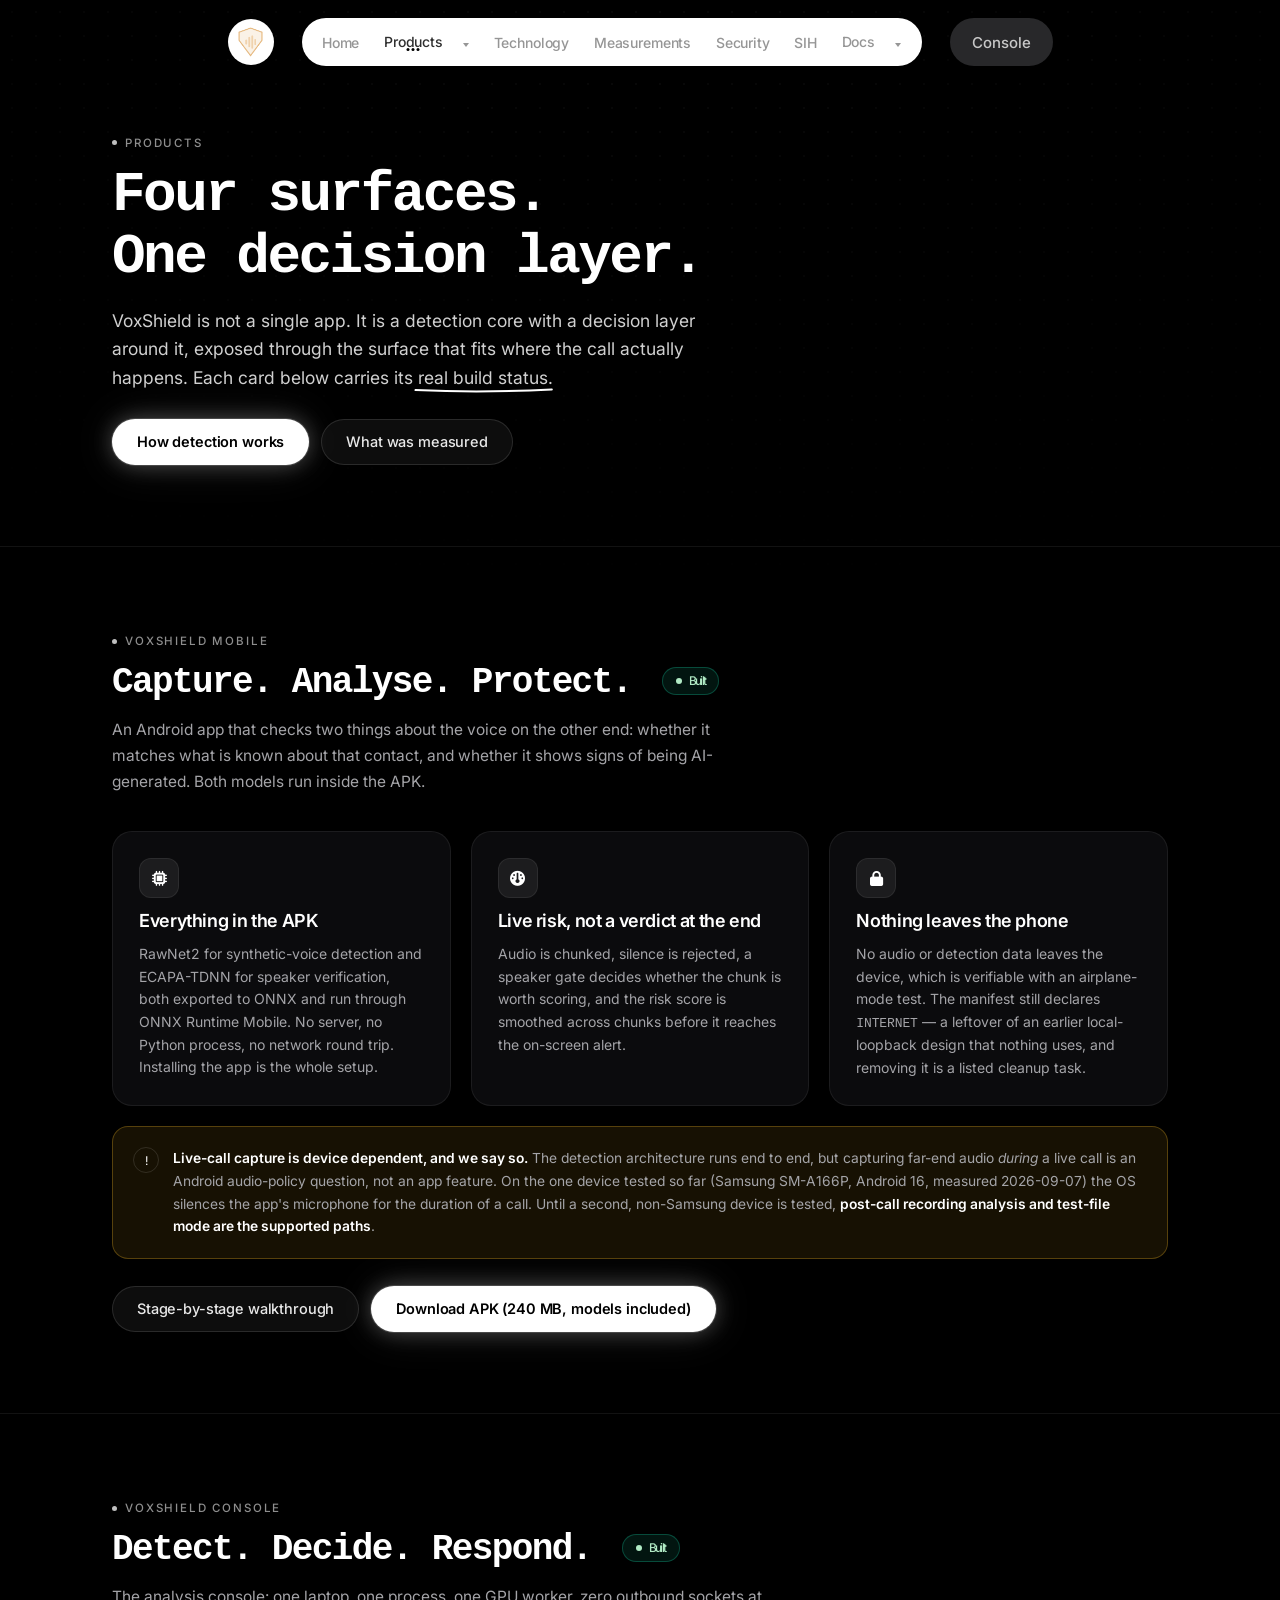
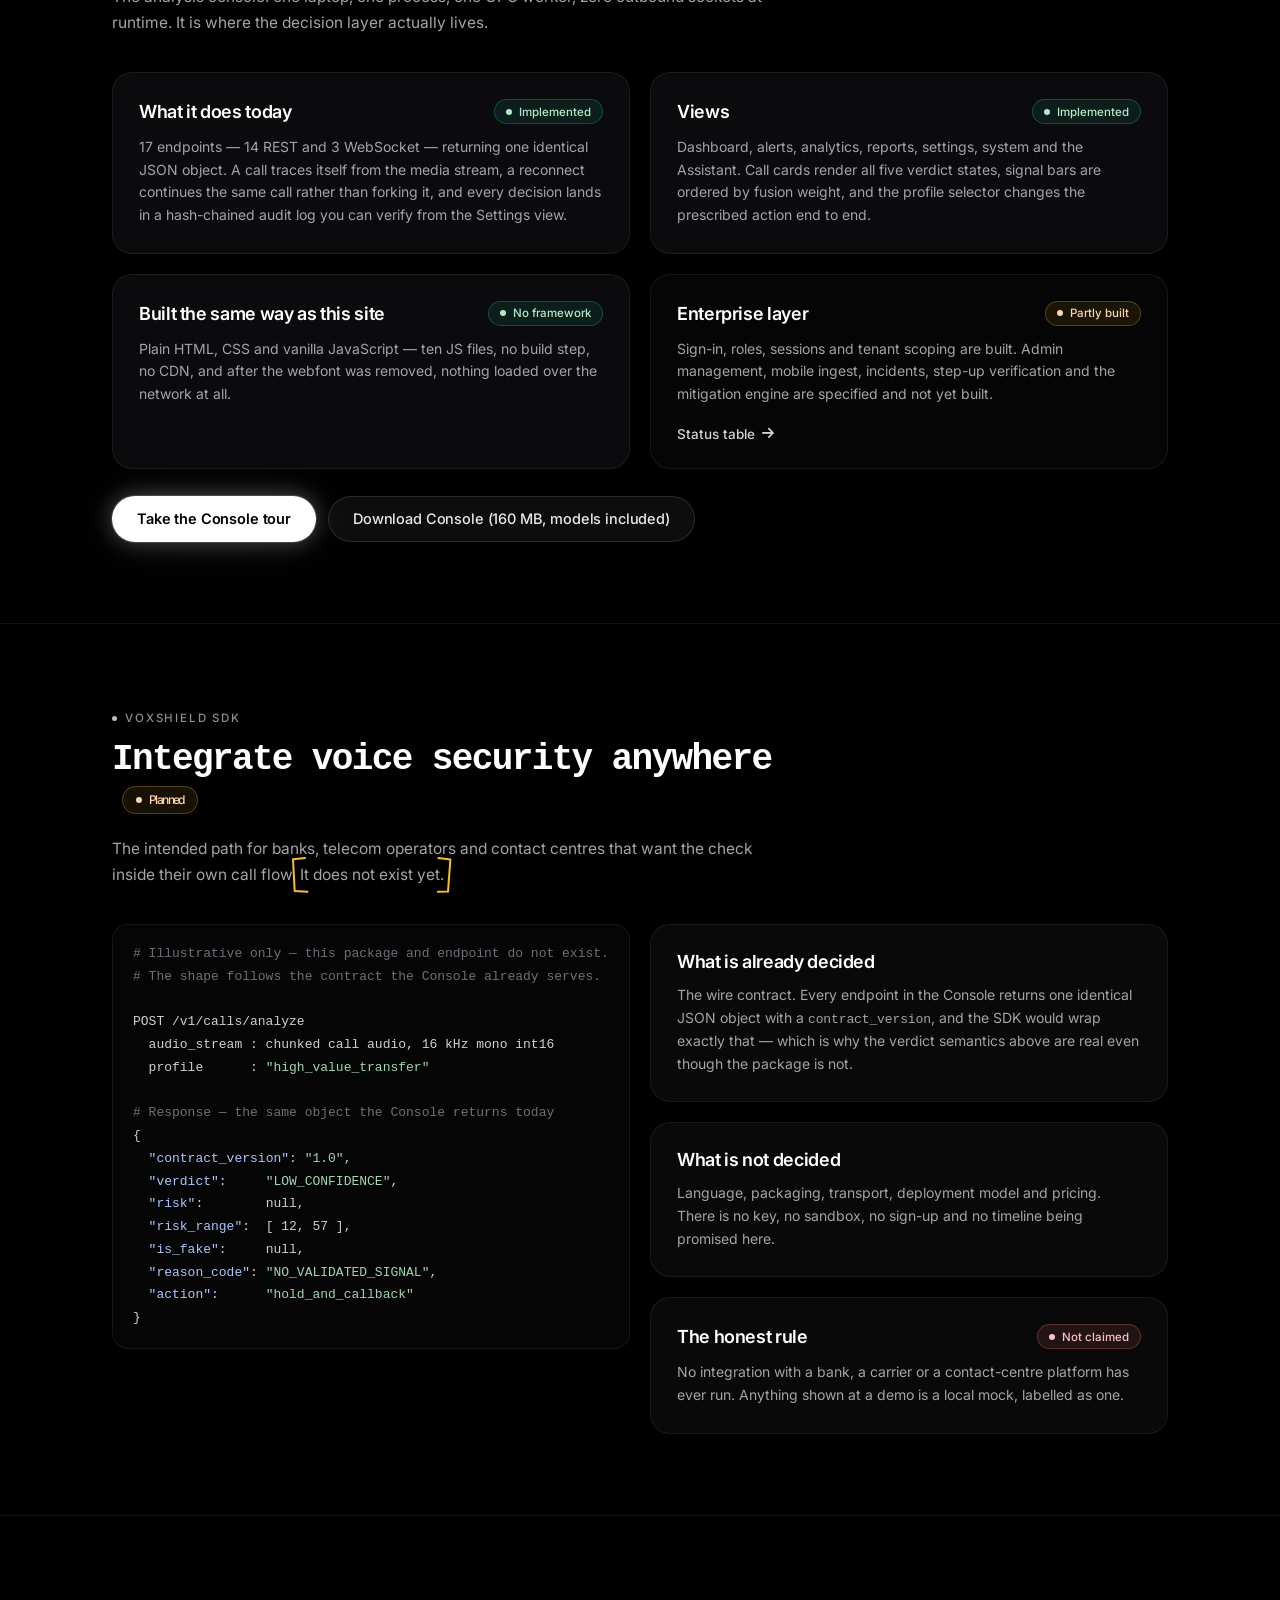
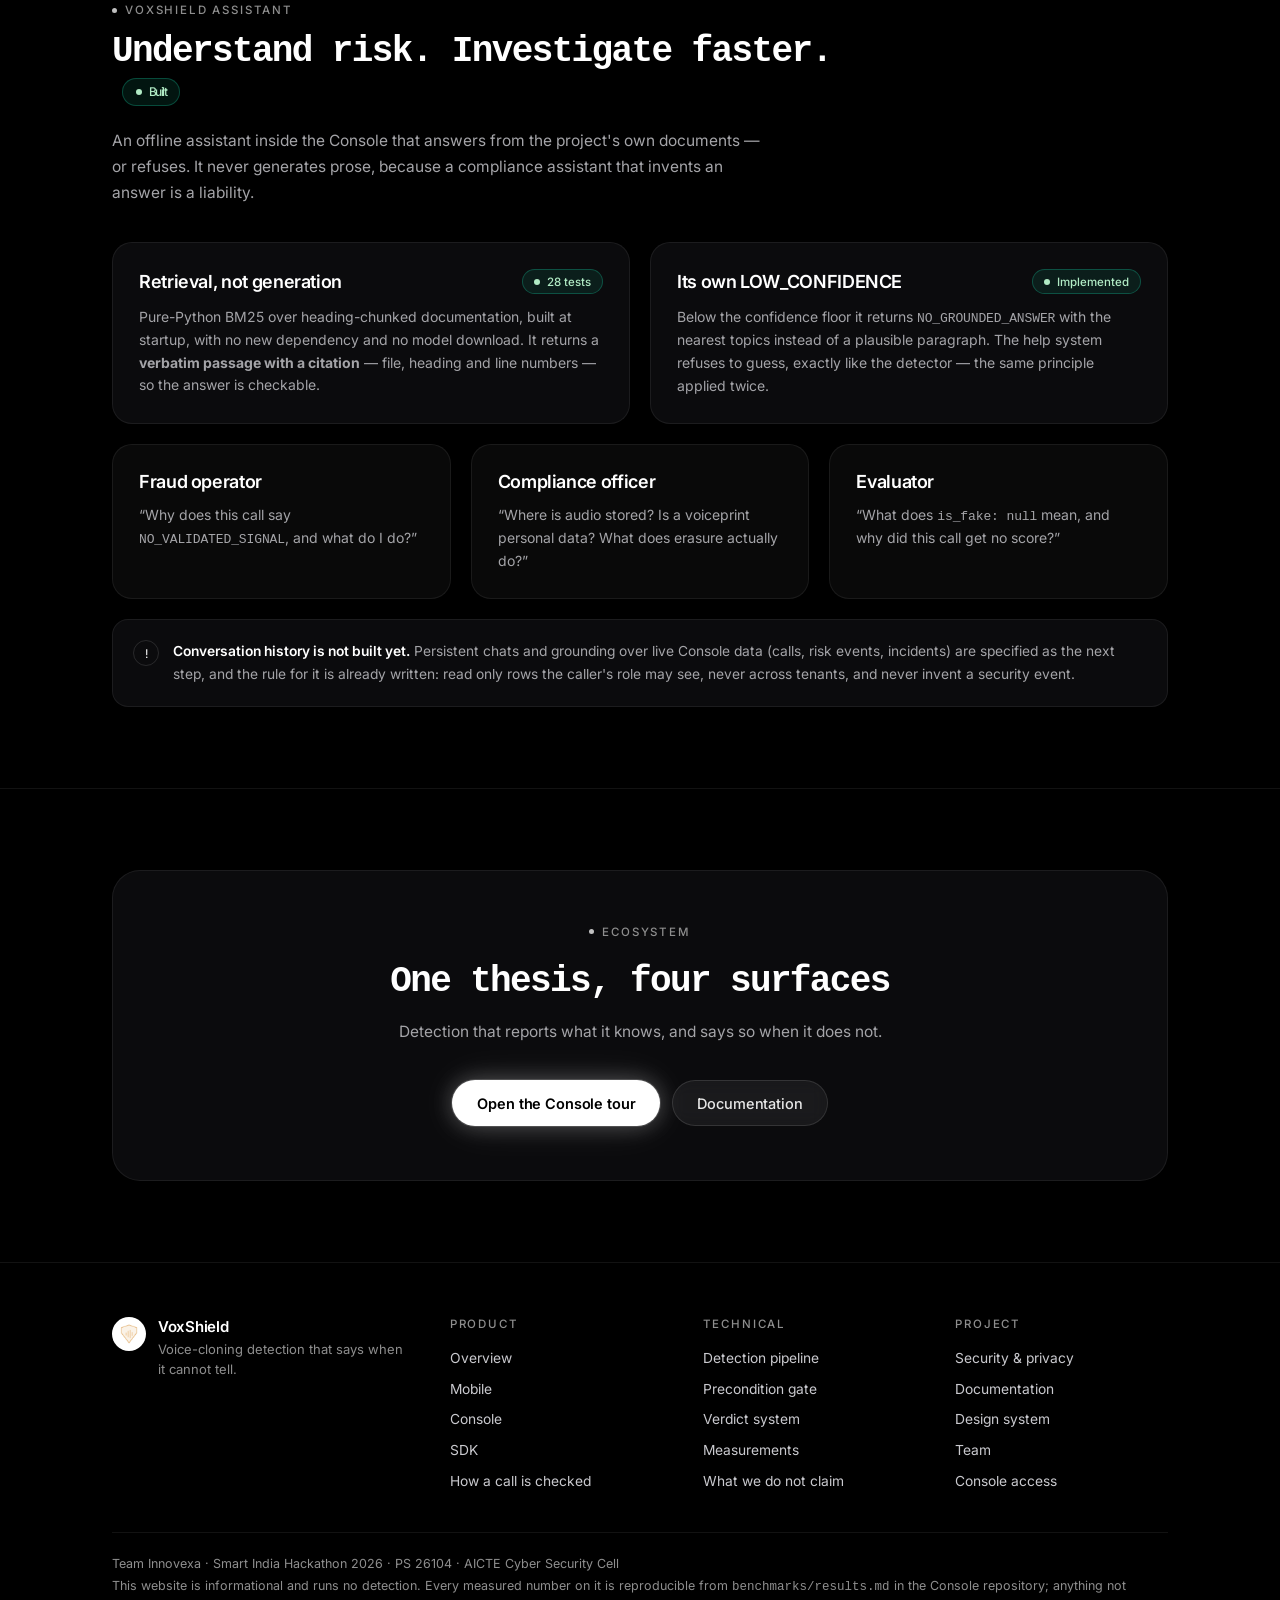
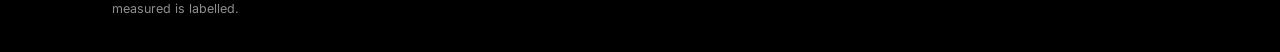
==== commit ecfcec56: "feat: link the APK and Console downloads from the site" ====
--- a/products.html
+++ b/products.html
@@ -134,7 +134,7 @@
 
         <div class="actions" data-reveal>
           <a class="btn btn--ghost" href="workflow.html">Stage-by-stage walkthrough</a>
-          <span class="btn btn--disabled" aria-disabled="true" role="link">APK at the demo &mdash; no public release yet</span>
+          <a class="btn btn--primary" href="https://github.com/mayur393/Voxshield_web/releases/latest/download/voxshield-mobile.apk" download>Download APK (240 MB, models included)</a>
         </div>
       </div>
     </section>
@@ -187,6 +187,7 @@
 
         <div class="actions" data-reveal>
           <a class="btn btn--primary" href="console.html">Take the Console tour</a>
+          <a class="btn btn--ghost" href="https://github.com/mayur393/Voxshield_web/releases/latest/download/voxshield-console.zip" download>Download Console (160 MB, models included)</a>
         </div>
       </div>
     </section>
